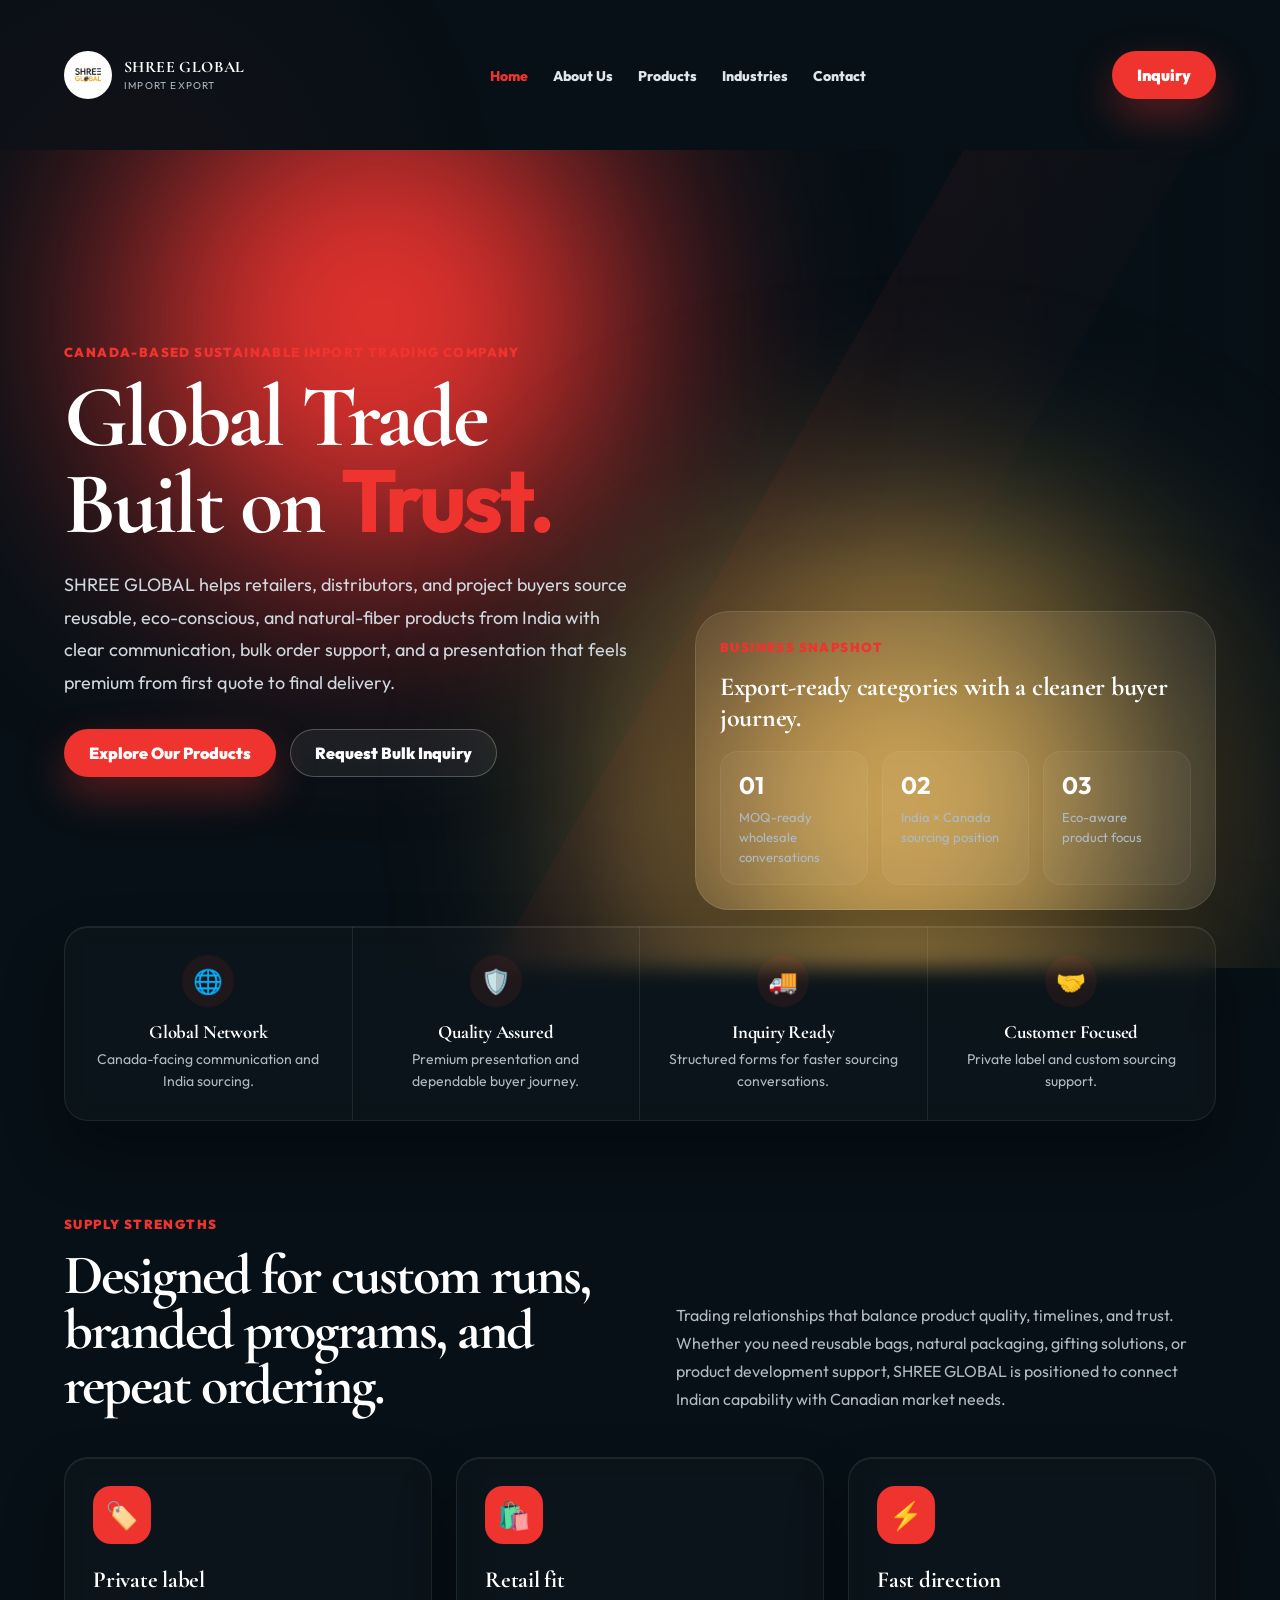
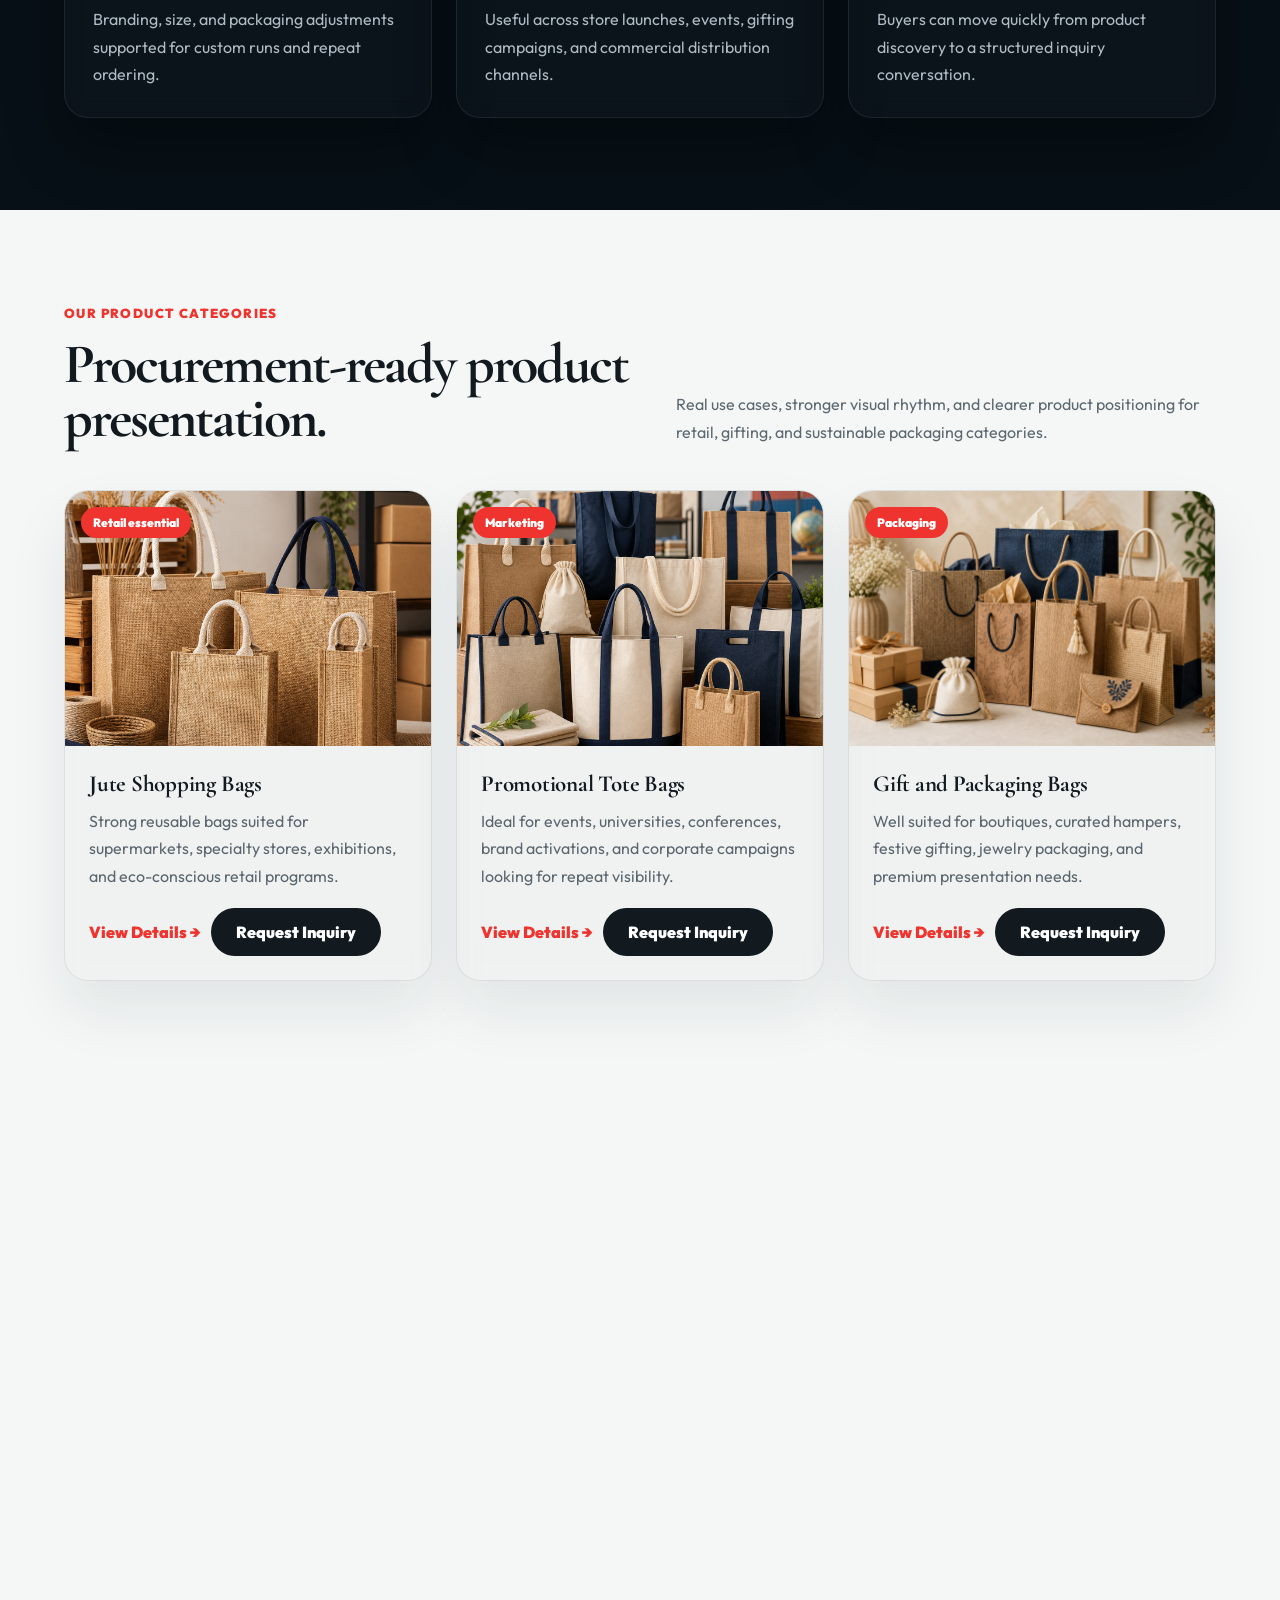
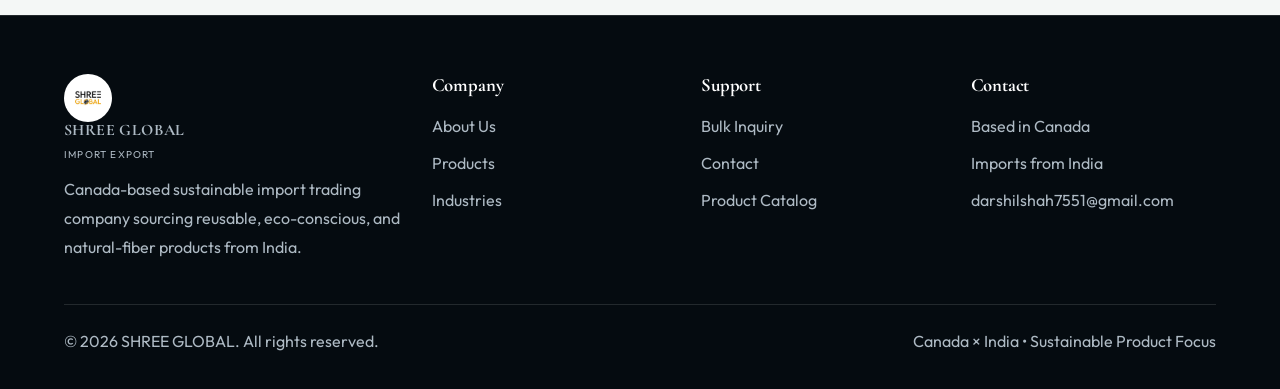
==== index.html @ 4a3110c1 "Initial commit of Shree Global B2B custom trading site" ====
<!DOCTYPE html>
<html lang="en">
<head>
  <meta charset="UTF-8">
  <meta name="viewport" content="width=device-width, initial-scale=1.0">
  <title>SHREE GLOBAL | Modern Premium Import Export</title>
  <meta name="description" content="SHREE GLOBAL imports sustainable products from India to Canada for retailers, distributors, and bulk buyers.">
  <link rel="stylesheet" href="assets/css/style.css">
</head>
<body>
  <!-- Page Preloader Overlay (Visual Style Evaluator Option 1) -->
  <div class="preloader" id="preloader">
    <img class="preloader-logo" src="assets/images/logo.png" alt="SHREE GLOBAL Loading Logo">
    <div class="preloader-bar">
      <div class="preloader-progress"></div>
    </div>
  </div>

<header class="navbar">
  <div class="container nav-inner">
    <a href="index.html" class="brand">
      <img class="brand-logo" src="assets/images/logo.png" alt="SHREE GLOBAL logo">
      <span class="brand-text">
        <strong>SHREE GLOBAL</strong>
        <span>Import Export</span>
      </span>
    </a>

    <button class="menu-toggle" aria-label="Toggle navigation">☰</button>

    <ul class="nav-menu">
      <li><a href="index.html">Home</a></li>
      <li><a href="about.html">About Us</a></li>
      <li><a href="products.html">Products</a></li>
      <li><a href="collections.html">Industries</a></li>
      <li><a href="contact.html">Contact</a></li>
    </ul>

    <a href="inquiry.html" class="btn btn-primary nav-cta magnetic">Inquiry</a>
  </div>
</header>


<main>
  <section class="hero">
    <!-- Animated B2B Video Background -->
    <div class="hero-video-wrapper">
      <video class="hero-video" autoplay loop muted playsinline>
        <source src="assets/images/jute.mp4" type="video/mp4">
      </video>
      <div class="hero-video-overlay"></div>
    </div>

    <div class="hero-glow-1"></div>
    <div class="hero-glow-2"></div>
    <div class="container hero-grid">
      <div class="hero-content reveal">
        <div class="eyebrow">Canada-based sustainable import trading company</div>
        <h1>Global Trade Built on <span>Trust.</span></h1>
        <p>SHREE GLOBAL helps retailers, distributors, and project buyers source reusable, eco-conscious, and natural-fiber products from India with clear communication, bulk order support, and a presentation that feels premium from first quote to final delivery.</p>
        <div class="hero-actions">
          <a href="products.html" class="btn btn-primary magnetic">Explore Our Products</a>
          <a href="inquiry.html" class="btn btn-outline magnetic">Request Bulk Inquiry</a>
        </div>
      </div>

      <div class="hero-panel reveal">
        <div class="eyebrow">Business Snapshot</div>
        <h3 style="font-size:26px;margin-bottom:18px;">Export-ready categories with a cleaner buyer journey.</h3>
        <div class="snapshot-grid">
          <div class="snapshot"><strong>01</strong><span>MOQ-ready wholesale conversations</span></div>
          <div class="snapshot"><strong>02</strong><span>India × Canada sourcing position</span></div>
          <div class="snapshot"><strong>03</strong><span>Eco-aware product focus</span></div>
        </div>
      </div>
    </div>
  </section>

  <section class="trust-strip">
    <div class="container">
      <div class="trust-card reveal">
        <div class="trust-item"><div class="trust-icon">🌐</div><h3>Global Network</h3><p>Canada-facing communication and India sourcing.</p></div>
        <div class="trust-item"><div class="trust-icon">🛡️</div><h3>Quality Assured</h3><p>Premium presentation and dependable buyer journey.</p></div>
        <div class="trust-item"><div class="trust-icon">🚚</div><h3>Inquiry Ready</h3><p>Structured forms for faster sourcing conversations.</p></div>
        <div class="trust-item"><div class="trust-icon">🤝</div><h3>Customer Focused</h3><p>Private label and custom sourcing support.</p></div>
      </div>
    </div>
  </section>

  <section class="section">
    <div class="container">
      <div class="section-title reveal">
        <div>
          <div class="eyebrow">Supply Strengths</div>
          <h2>Designed for custom runs, branded programs, and repeat ordering.</h2>
        </div>
        <p>Trading relationships that balance product quality, timelines, and trust. Whether you need reusable bags, natural packaging, gifting solutions, or product development support, SHREE GLOBAL is positioned to connect Indian capability with Canadian market needs.</p>
      </div>

      <div class="grid-3">
        <article class="card reveal"><div class="icon">🏷️</div><h3>Private label</h3><p>Branding, size, and packaging adjustments supported for custom runs and repeat ordering.</p></article>
        <article class="card reveal"><div class="icon">🛍️</div><h3>Retail fit</h3><p>Useful across store launches, events, gifting campaigns, and commercial distribution channels.</p></article>
        <article class="card reveal"><div class="icon">⚡</div><h3>Fast direction</h3><p>Buyers can move quickly from product discovery to a structured inquiry conversation.</p></article>
      </div>
    </div>
  </section>

  <section class="section section-light">
    <div class="container">
      <div class="section-title reveal">
        <div>
          <div class="eyebrow">Our Product Categories</div>
          <h2>Procurement-ready product presentation.</h2>
        </div>
        <p>Real use cases, stronger visual rhythm, and clearer product positioning for retail, gifting, and sustainable packaging categories.</p>
      </div>

      <div class="product-grid">
        
<article class="product-card reveal">
  <div class="product-image">
    <img src="assets/images/category-jute-bags.png" alt="Jute Shopping Bags">
    <span class="product-badge">Retail essential</span>
  </div>
  <div class="product-body">
    <h3>Jute Shopping Bags</h3>
    <p>Strong reusable bags suited for supermarkets, specialty stores, exhibitions, and eco-conscious retail programs.</p>
    <div class="product-actions">
      <button class="link-btn" type="button" data-product="jute-shopping-bags">View Details →</button>
      <a class="btn btn-dark" href="inquiry.html">Request Inquiry</a>
    </div>
  </div>
</article>

<article class="product-card reveal">
  <div class="product-image">
    <img src="assets/images/category-promotional-totes.png" alt="Promotional Tote Bags">
    <span class="product-badge">Marketing</span>
  </div>
  <div class="product-body">
    <h3>Promotional Tote Bags</h3>
    <p>Ideal for events, universities, conferences, brand activations, and corporate campaigns looking for repeat visibility.</p>
    <div class="product-actions">
      <button class="link-btn" type="button" data-product="promotional-tote-bags">View Details →</button>
      <a class="btn btn-dark" href="inquiry.html">Request Inquiry</a>
    </div>
  </div>
</article>

<article class="product-card reveal">
  <div class="product-image">
    <img src="assets/images/category-gift-bags.png" alt="Gift and Packaging Bags">
    <span class="product-badge">Packaging</span>
  </div>
  <div class="product-body">
    <h3>Gift and Packaging Bags</h3>
    <p>Well suited for boutiques, curated hampers, festive gifting, jewelry packaging, and premium presentation needs.</p>
    <div class="product-actions">
      <button class="link-btn" type="button" data-product="gift-packaging-bags">View Details →</button>
      <a class="btn btn-dark" href="inquiry.html">Request Inquiry</a>
    </div>
  </div>
</article>

<article class="product-card reveal">
  <div class="product-image">
    <img src="assets/images/hero-trade-showcase.png" alt="Bottle and Wine Bags">
    <span class="product-badge">Gifting</span>
  </div>
  <div class="product-body">
    <h3>Bottle and Wine Bags</h3>
    <p>Presentation-friendly bags for beverage gifting, winery promotions, festive packs, and specialty stores.</p>
    <div class="product-actions">
      <button class="link-btn" type="button" data-product="bottle-wine-bags">View Details →</button>
      <a class="btn btn-dark" href="inquiry.html">Request Inquiry</a>
    </div>
  </div>
</article>

<article class="product-card reveal">
  <div class="product-image">
    <img src="assets/images/category-gift-bags.png" alt="Drawstring Pouches">
    <span class="product-badge">Utility</span>
  </div>
  <div class="product-body">
    <h3>Drawstring Pouches and Utility Bags</h3>
    <p>Useful for packaging, product kits, accessories, small gifts, and organized brand presentations.</p>
    <div class="product-actions">
      <button class="link-btn" type="button" data-product="drawstring-pouches">View Details →</button>
      <a class="btn btn-dark" href="inquiry.html">Request Inquiry</a>
    </div>
  </div>
</article>

<article class="product-card reveal">
  <div class="product-image">
    <img src="assets/images/category-jute-bags.png" alt="Custom Sourcing Program">
    <span class="product-badge">Custom</span>
  </div>
  <div class="product-body">
    <h3>Custom Sourcing Program</h3>
    <p>For buyers who need a conversation beyond a fixed catalog, including private label development from India.</p>
    <div class="product-actions">
      <button class="link-btn" type="button" data-product="custom-sourcing">View Details →</button>
      <a class="btn btn-dark" href="inquiry.html">Request Inquiry</a>
    </div>
  </div>
</article>

      </div>
    </div>
  </section>
</main>


<footer class="footer">
  <div class="container">
    <div class="footer-grid">
      <div>
        <a href="index.html" class="brand">
          <img class="brand-logo" src="assets/images/logo.png" alt="SHREE GLOBAL logo">
          <span class="brand-text">
            <strong>SHREE GLOBAL</strong>
            <span>Import Export</span>
          </span>
        </a>
        <p>Canada-based sustainable import trading company sourcing reusable, eco-conscious, and natural-fiber products from India.</p>
      </div>

      <div>
        <h3>Company</h3>
        <a href="about.html">About Us</a>
        <a href="products.html">Products</a>
        <a href="collections.html">Industries</a>
      </div>

      <div>
        <h3>Support</h3>
        <a href="inquiry.html">Bulk Inquiry</a>
        <a href="contact.html">Contact</a>
        <a href="products.html">Product Catalog</a>
      </div>

      <div>
        <h3>Contact</h3>
        <p>Based in Canada</p>
        <p>Imports from India</p>
        <p>darshilshah7551@gmail.com</p>
      </div>
    </div>

    <div class="footer-bottom">
      <p>© 2026 SHREE GLOBAL. All rights reserved.</p>
      <p>Canada × India • Sustainable Product Focus</p>
    </div>
  </div>
</footer>

<div class="modal-overlay" id="productModal" aria-hidden="true">
  <div class="product-modal" role="dialog" aria-modal="true" aria-labelledby="modalTitle">
    <button class="modal-close" type="button" data-close-modal aria-label="Close product dialog">×</button>

    <div class="modal-layout">
      <div class="modal-gallery">
        <div class="thumb-list" id="modalThumbs"></div>
        <div class="main-product-image">
          <img id="modalMainImage" src="" alt="">
        </div>
      </div>

      <div class="modal-content">
        <div class="eyebrow" id="modalCategory">Product category</div>
        <h2 id="modalTitle">Product Name</h2>
        <div class="rating">★★★★★ <span style="color:#5c666e;">Bulk buyer ready</span></div>
        <p class="modal-description" id="modalDescription"></p>

        <div class="modal-info-grid">
          <div class="info-block">
            <h3>Specifications</h3>
            <ul class="spec-list" id="modalSpecs"></ul>
          </div>

          <div class="info-block">
            <h3>Sizes Available</h3>
            <ul class="size-list" id="modalSizes"></ul>
          </div>
        </div>

        <div class="moq-box">
          <div class="moq-icon">📦</div>
          <div>
            <span>Minimum Order Quantity</span>
            <strong id="modalMoq">1000 Pcs</strong>
          </div>
        </div>

        <div class="modal-actions">
          <a href="inquiry.html" class="btn btn-primary" id="modalInquiry">Inquire Now</a>
          <a href="products.html" class="btn btn-dark">Download Catalog</a>
        </div>
      </div>
    </div>
  </div>
</div>

<script src="assets/js/main.js"></script>
</body>
</html>
---- assets/css/style.css ----
@import url('https://fonts.googleapis.com/css2?family=Cormorant+Garamond:ital,wght@0,300;0,400;0,600;0,700;1,400&family=Outfit:wght@300;400;500;700;800&display=swap');

/* =====================================================
   SHREE GLOBAL - PREVIEW 1 MODERN PREMIUM
   Well structured static HTML/CSS/JS project
   Pages remain in root to avoid /pages route issues
===================================================== */

:root {
  --bg: #071016;
  --bg-2: #0c1820;
  --panel: #111e27;
  --panel-soft: rgba(255, 255, 255, 0.075);
  --white: #ffffff;
  --muted: #aebac4;
  --muted-2: #74818d;
  --red: #ef342f;
  --red-dark: #b91f1b;
  --gold: #d6a850;
  --cream: #f8f4ec;
  --line: rgba(255,255,255,.12);
  --shadow: 0 28px 80px rgba(0,0,0,.42);
  --radius-xl: 34px;
  --radius-lg: 24px;
  --radius-md: 16px;
  --container: 1180px;
}

* {
  margin: 0;
  padding: 0;
  box-sizing: border-box;
  font-family: 'Outfit', sans-serif;
}

h1, h2, h3, h4, h5, h6, .brand-text strong {
  font-family: 'Cormorant Garamond', serif;
  letter-spacing: -0.01em;
}

html {
  scroll-behavior: smooth;
}

body {
  background: var(--bg);
  color: var(--white);
  overflow-x: hidden;
}

main {
  padding-top: 150px;
}

body.modal-open {
  overflow: hidden;
}

a {
  color: inherit;
  text-decoration: none;
}

button,
input,
select,
textarea {
  font: inherit;
}

img {
  display: block;
  max-width: 100%;
}

.container {
  width: min(var(--container), 90%);
  margin: auto;
}

.section {
  padding: 92px 0;
}

.section-light {
  background: #f4f7f6;
  color: #121a20;
}

.eyebrow {
  display: inline-flex;
  align-items: center;
  gap: 10px;
  color: var(--red);
  font-size: 13px;
  font-weight: 900;
  text-transform: uppercase;
  letter-spacing: 1.4px;
  margin-bottom: 16px;
}

.section-title {
  display: flex;
  justify-content: space-between;
  align-items: flex-end;
  gap: 35px;
  margin-bottom: 44px;
}

.section-title h2 {
  max-width: 650px;
  font-size: clamp(34px, 5vw, 56px);
  line-height: .98;
  letter-spacing: -2px;
}

.section-title p {
  max-width: 540px;
  color: var(--muted);
  line-height: 1.75;
}

.section-light .section-title p {
  color: #5d6870;
}

.btn {
  min-height: 48px;
  border-radius: 999px;
  padding: 13px 24px;
  border: 1px solid transparent;
  display: inline-flex;
  align-items: center;
  justify-content: center;
  gap: 10px;
  font-weight: 900;
  cursor: pointer;
  transition: .25s ease;
}

.btn-primary {
  background: var(--red);
  color: white;
  box-shadow: 0 18px 42px rgba(239,52,47,.34);
}

.btn-primary:hover {
  background: var(--red-dark);
  transform: translateY(-2px);
}

.btn-outline {
  border-color: rgba(255,255,255,.24);
  background: rgba(255,255,255,.06);
  color: white;
}

.btn-outline:hover {
  background: rgba(255,255,255,.12);
  transform: translateY(-2px);
}

.btn-dark {
  background: #121a20;
  color: white;
}

.navbar {
  position: fixed;
  top: 0;
  left: 50%;
  transform: translateX(-50%);
  width: 100%;
  z-index: 1000;
  background: transparent;
  border-bottom: 1px solid transparent;
  padding: 34px 0;
  border-radius: 0;
  transition: top 0.4s cubic-bezier(0.16, 1, 0.3, 1),
              width 0.4s cubic-bezier(0.16, 1, 0.3, 1),
              padding 0.4s cubic-bezier(0.16, 1, 0.3, 1),
              background-color 0.4s cubic-bezier(0.16, 1, 0.3, 1),
              border-radius 0.4s cubic-bezier(0.16, 1, 0.3, 1),
              box-shadow 0.4s cubic-bezier(0.16, 1, 0.3, 1),
              border-color 0.4s cubic-bezier(0.16, 1, 0.3, 1),
              backdrop-filter 0.4s cubic-bezier(0.16, 1, 0.3, 1);
}

.nav-inner {
  min-height: 82px;
  display: flex;
  justify-content: space-between;
  align-items: center;
  gap: 24px;
}

.brand {
  display: flex;
  align-items: center;
  gap: 12px;
}

.brand-logo {
  width: 48px;
  height: 48px;
  border-radius: 50%;
  object-fit: cover;
  background: white;
  border: 1px solid rgba(255,255,255,.2);
}

.brand-text {
  line-height: 1;
}

.brand-text strong {
  display: block;
  font-size: 16px;
  letter-spacing: .4px;
}

.brand-text span {
  color: var(--muted);
  font-size: 10px;
  text-transform: uppercase;
  letter-spacing: 1.2px;
}

.nav-menu {
  list-style: none;
  display: flex;
  align-items: center;
  gap: 25px;
}

.nav-menu a {
  color: #dfe6eb;
  font-size: 14px;
  font-weight: 800;
  transition: .2s ease;
}

.nav-menu a.active,
.nav-menu a:hover {
  color: var(--red);
}

.menu-toggle {
  display: none;
  width: 44px;
  height: 44px;
  border: 0;
  border-radius: 50%;
  color: white;
  background: var(--red);
  font-size: 22px;
}

.hero {
  min-height: calc(100vh - 82px);
  background: #071016;
  position: relative;
  overflow: hidden;
}

.hero::after {
  content: "";
  position: absolute;
  inset: 0;
  background: linear-gradient(120deg, transparent 55%, rgba(239,52,47,.05) 55%, rgba(239,52,47,.02) 68%, transparent 68%);
  pointer-events: none;
}

.hero-grid {
  min-height: calc(100vh - 82px);
  display: grid;
  grid-template-columns: 1.05fr .95fr;
  align-items: center;
  gap: 55px;
  position: relative;
  z-index: 1;
  padding: 58px 0;
}

.hero-content h1 {
  font-size: clamp(46px, 7vw, 88px);
  line-height: .94;
  letter-spacing: -3px;
  margin-bottom: 24px;
}

.hero-content h1 span {
  color: var(--red);
}

.hero-content p {
  max-width: 630px;
  color: #d0d7dd;
  font-size: 18px;
  line-height: 1.8;
  margin-bottom: 30px;
}

.hero-actions {
  display: flex;
  flex-wrap: wrap;
  gap: 14px;
}

.hero-panel {
  align-self: end;
  background: rgba(255,255,255,.08);
  border: 1px solid var(--line);
  border-radius: var(--radius-xl);
  padding: 24px;
  backdrop-filter: blur(22px);
  box-shadow: var(--shadow);
}

.snapshot-grid {
  display: grid;
  grid-template-columns: repeat(3, 1fr);
  gap: 14px;
}

.snapshot {
  background: rgba(255,255,255,.08);
  border: 1px solid var(--line);
  border-radius: 18px;
  padding: 18px;
}

.snapshot strong {
  display: block;
  font-size: 24px;
  margin-bottom: 6px;
}

.snapshot span {
  color: var(--muted);
  font-size: 13px;
}

.trust-strip {
  margin-top: -42px;
  position: relative;
  z-index: 3;
}

.trust-card {
  background: rgba(255,255,255,.94);
  color: #121a20;
  border-radius: 24px;
  box-shadow: var(--shadow);
  display: grid;
  grid-template-columns: repeat(4, 1fr);
  overflow: hidden;
}

.trust-item {
  padding: 28px 22px;
  border-right: 1px solid rgba(18,26,32,.12);
  text-align: center;
}

.trust-item:last-child {
  border-right: 0;
}

.trust-icon {
  width: 52px;
  height: 52px;
  margin: 0 auto 14px;
  border-radius: 50%;
  display: grid;
  place-items: center;
  color: var(--red);
  background: rgba(239,52,47,.08);
  font-size: 24px;
}

.trust-item h3 {
  margin-bottom: 6px;
}

.trust-item p {
  color: #5c666e;
  font-size: 14px;
  line-height: 1.55;
}

.grid-3,
.grid-4,
.product-grid,
.partner-grid,
.footer-grid,
.contact-grid,
.process-grid {
  display: grid;
  gap: 24px;
}

.grid-3,
.product-grid {
  grid-template-columns: repeat(3, 1fr);
}

.grid-4,
.process-grid {
  grid-template-columns: repeat(4, 1fr);
}

.card {
  background: var(--panel-soft);
  border: 1px solid var(--line);
  border-radius: var(--radius-lg);
  padding: 28px;
  transition: .25s ease;
}

.card:hover {
  transform: translateY(-7px);
  border-color: rgba(239,52,47,.5);
}

.card-light {
  background: #fff;
  border: 1px solid rgba(18,26,32,.1);
  box-shadow: 0 18px 44px rgba(18,26,32,.08);
}

.card h3 {
  font-size: 23px;
  margin-bottom: 12px;
}

.card p,
.card li {
  color: var(--muted);
  line-height: 1.72;
}

.card-light p,
.card-light li {
  color: #5c666e;
}

.icon {
  width: 58px;
  height: 58px;
  border-radius: 18px;
  display: grid;
  place-items: center;
  color: white;
  background: var(--red);
  font-size: 27px;
  margin-bottom: 22px;
}

.product-card {
  background: #fff;
  color: #121a20;
  border-radius: var(--radius-lg);
  overflow: hidden;
  box-shadow: 0 18px 44px rgba(18,26,32,.08);
  border: 1px solid rgba(18,26,32,.1);
  transition: .25s ease;
}

.product-card:hover {
  transform: translateY(-8px);
  box-shadow: 0 28px 70px rgba(18,26,32,.16);
}

.product-image {
  height: 255px;
  position: relative;
  overflow: hidden;
  background: #e9ecef;
}

.product-image img {
  width: 100%;
  height: 100%;
  object-fit: cover;
  transition: .35s ease;
}

.product-card:hover .product-image img {
  transform: scale(1.06);
}

.product-badge {
  position: absolute;
  left: 16px;
  top: 16px;
  background: var(--red);
  color: white;
  border-radius: 999px;
  font-size: 12px;
  font-weight: 900;
  padding: 8px 12px;
}

.product-body {
  padding: 24px;
}

.product-body h3 {
  font-size: 23px;
  margin-bottom: 10px;
}

.product-body p {
  color: #5c666e;
  line-height: 1.7;
  margin-bottom: 18px;
}

.product-actions {
  display: flex;
  flex-wrap: wrap;
  gap: 10px;
}

.link-btn {
  color: var(--red);
  background: none;
  border: 0;
  font-weight: 900;
  cursor: pointer;
}

.page-hero {
  padding: 92px 0;
  background:
    radial-gradient(circle at 20% 20%, rgba(239,52,47,.24), transparent 30%),
    linear-gradient(120deg, rgba(7,16,22,.98), rgba(12,24,32,.92)),
    url("https://images.unsplash.com/photo-1500530855697-b586d89ba3ee?auto=format&fit=crop&w=1600&q=80");
  background-size: cover;
  background-position: center;
}

.page-hero h1 {
  max-width: 960px;
  font-size: clamp(42px, 6vw, 74px);
  line-height: .98;
  letter-spacing: -2.2px;
  margin-bottom: 22px;
}

.page-hero p {
  max-width: 760px;
  color: #ced6dc;
  font-size: 18px;
  line-height: 1.8;
}

.split {
  display: grid;
  grid-template-columns: .9fr 1.1fr;
  gap: 42px;
  align-items: center;
}

.dark-box {
  background:
    radial-gradient(circle at 80% 20%, rgba(239,52,47,.22), transparent 30%),
    var(--panel);
  border: 1px solid var(--line);
  border-radius: var(--radius-xl);
  padding: 42px;
}

.dark-box h2 {
  font-size: clamp(34px, 4.5vw, 54px);
  line-height: 1;
  margin-bottom: 18px;
}

.dark-box p {
  color: var(--muted);
  line-height: 1.75;
}

.step span {
  color: var(--red);
  font-size: 30px;
  font-weight: 950;
  display: inline-flex;
  margin-bottom: 16px;
}

.partner-grid {
  grid-template-columns: repeat(6, 1fr);
}

.partner-card {
  min-height: 118px;
  display: grid;
  place-items: center;
  background: #fff;
  border-radius: 20px;
  padding: 18px;
  border: 1px solid rgba(18,26,32,.1);
}

.partner-card img {
  max-height: 72px;
  object-fit: contain;
}

.contact-grid {
  grid-template-columns: .85fr 1.15fr;
}

.contact-info {
  background:
    radial-gradient(circle at 90% 10%, rgba(239,52,47,.25), transparent 35%),
    var(--panel);
  border: 1px solid var(--line);
  border-radius: var(--radius-xl);
  padding: 38px;
}

.contact-info h2 {
  font-size: clamp(32px, 4vw, 48px);
  line-height: 1.05;
  margin-bottom: 18px;
}

.contact-info p {
  color: var(--muted);
  line-height: 1.75;
}

.form {
  background: #fff;
  color: #121a20;
  border-radius: var(--radius-xl);
  padding: 38px;
  display: grid;
  gap: 18px;
  box-shadow: 0 18px 44px rgba(18,26,32,.08);
}

.form-grid {
  display: grid;
  grid-template-columns: repeat(2, 1fr);
  gap: 18px;
}

.field {
  display: grid;
  gap: 8px;
}

.field.full {
  grid-column: 1/-1;
}

.field label {
  font-size: 13px;
  text-transform: uppercase;
  letter-spacing: .8px;
  color: #303941;
  font-weight: 900;
}

.field input,
.field select,
.field textarea {
  width: 100%;
  border: 1px solid rgba(18,26,32,.16);
  border-radius: 14px;
  padding: 14px 15px;
  outline: 0;
  color: #121a20;
  background: #f7f8f9;
}

.field textarea {
  min-height: 130px;
  resize: vertical;
}

.footer {
  background: #050b10;
  border-top: 1px solid var(--line);
  padding: 58px 0 26px;
}

.footer-grid {
  grid-template-columns: 1.4fr repeat(3,1fr);
  margin-bottom: 34px;
}

.footer h3 {
  margin-bottom: 16px;
}

.footer p,
.footer a {
  color: var(--muted);
  display: block;
  line-height: 1.8;
  margin-bottom: 8px;
}

.footer-bottom {
  border-top: 1px solid var(--line);
  padding-top: 22px;
  display: flex;
  justify-content: space-between;
  gap: 20px;
  color: var(--muted-2);
}

/* Product Modal */
.modal-overlay {
  position: fixed;
  inset: 0;
  z-index: 1200;
  display: none;
  align-items: center;
  justify-content: center;
  padding: 28px;
  background: rgba(2,7,11,.78);
  backdrop-filter: blur(12px);
}

.modal-overlay.show {
  display: flex;
}

.product-modal {
  width: min(1600px, 95vw);
  max-height: 95vh;
  overflow: hidden;
  border-radius: 30px;
  background: #fff;
  color: #121a20;
  box-shadow: 0 34px 100px rgba(0,0,0,.55);
  position: relative;
}

.modal-close {
  position: absolute;
  top: 18px;
  right: 18px;
  z-index: 4;
  width: 44px;
  height: 44px;
  border: 0;
  border-radius: 50%;
  background: #eef1f3;
  color: #121a20;
  font-size: 24px;
  cursor: pointer;
}

.modal-layout {
  display: grid;
  grid-template-columns: 1.25fr 0.75fr;
  gap: 0;
  max-height: 95vh;
  overflow-y: auto;
}

.modal-gallery {
  display: grid;
  grid-template-columns: 92px 1fr;
  gap: 20px;
  padding: 28px;
  background: #f6f7f8;
}

.thumb-list {
  display: grid;
  gap: 12px;
  align-content: start;
  max-height: 620px;
  overflow-y: auto;
  padding-right: 4px;
}

.thumb {
  width: 78px;
  height: 78px;
  border: 2px solid transparent;
  border-radius: 14px;
  overflow: hidden;
  background: white;
  cursor: pointer;
  padding: 0;
}

.thumb.active {
  border-color: var(--red);
}

.thumb img {
  width: 100%;
  height: 100%;
  object-fit: cover;
}

.main-product-image {
  background: #e9ecef;
  border-radius: 20px;
  overflow: hidden;
  min-height: 760px;
}

.main-product-image img {
  width: 100%;
  height: 100%;
  object-fit: cover;
}

.modal-content {
  padding: 46px 42px 34px;
}

.rating {
  color: #f5a623;
  font-size: 15px;
  margin-bottom: 14px;
}

.modal-content h2 {
  font-size: clamp(30px, 4vw, 46px);
  line-height: 1.05;
  margin-bottom: 10px;
}

.modal-description {
  color: #5c666e;
  line-height: 1.72;
  margin-bottom: 24px;
  padding-bottom: 22px;
  border-bottom: 1px solid rgba(18,26,32,.12);
}

.modal-info-grid {
  display: grid;
  grid-template-columns: 1fr 1fr;
  gap: 26px;
  margin-bottom: 22px;
}

.info-block h3 {
  font-size: 14px;
  text-transform: uppercase;
  letter-spacing: .8px;
  margin-bottom: 14px;
}

.spec-list,
.size-list {
  list-style: none;
  display: grid;
  gap: 9px;
}

.spec-list li,
.size-list li {
  display: grid;
  grid-template-columns: 86px 1fr;
  gap: 8px;
  color: #4e5962;
  font-size: 14px;
}

.spec-list strong,
.size-list strong {
  color: #121a20;
}

.moq-box {
  display: flex;
  align-items: center;
  gap: 16px;
  background: #fff6e8;
  border: 1px solid #ead7b8;
  border-radius: 16px;
  padding: 18px;
  margin-bottom: 22px;
}

.moq-icon {
  width: 48px;
  height: 48px;
  border-radius: 14px;
  display: grid;
  place-items: center;
  background: #fff;
  font-size: 24px;
}

.moq-box span {
  display: block;
  font-size: 12px;
  font-weight: 900;
  text-transform: uppercase;
  letter-spacing: .8px;
  margin-bottom: 4px;
}

.moq-box strong {
  font-size: 20px;
}

.modal-actions {
  display: grid;
  grid-template-columns: 1fr 1fr;
  gap: 14px;
}

.reveal {
  opacity: 0;
  transform: translateY(26px);
  transition: .65s ease;
}

.reveal.active {
  opacity: 1;
  transform: translateY(0);
}

@media (max-width: 980px) {
  .menu-toggle {
    display: grid;
    place-items: center;
  }

  .nav-menu {
    display: none;
    position: absolute;
    top: 82px;
    left: 0;
    right: 0;
    padding: 24px 5%;
    background: rgba(7,16,22,.98);
    border-bottom: 1px solid var(--line);
    flex-direction: column;
    align-items: flex-start;
  }

  .nav-menu.show {
    display: flex;
  }

  .nav-cta {
    display: none;
  }

  .hero-grid,
  .grid-3,
  .grid-4,
  .process-grid,
  .product-grid,
  .split,
  .contact-grid,
  .footer-grid,
  .modal-layout {
    grid-template-columns: 1fr;
  }

  .section-title {
    flex-direction: column;
    align-items: flex-start;
  }

  .trust-card,
  .partner-grid {
    grid-template-columns: repeat(2,1fr);
  }

  .modal-gallery {
    grid-template-columns: 1fr;
  }

  .thumb-list {
    grid-template-columns: repeat(4, 78px);
    grid-auto-flow: column;
    overflow-x: auto;
  }

  .main-product-image {
    min-height: 420px;
  }
}

@media (max-width: 560px) {
  .container {
    width: min(92%, var(--container));
  }

  .hero-content h1,
  .page-hero h1 {
    font-size: 42px;
    letter-spacing: -1.5px;
  }

  .snapshot-grid,
  .trust-card,
  .partner-grid,
  .modal-info-grid,
  .modal-actions,
  .form-grid {
    grid-template-columns: 1fr;
  }

  .modal-overlay {
    padding: 12px;
  }

  .product-modal {
    border-radius: 20px;
  }

  .modal-content,
  .modal-gallery {
    padding: 22px;
  }

  .main-product-image {
    min-height: 320px;
  }

  .footer-bottom {
    flex-direction: column;
  }
}



/* Google Sheets form feedback */
.form-message {
  border-radius: 14px;
  padding: 14px 16px;
  line-height: 1.5;
  font-weight: 800;
}

.form-message.loading {
  background: #eef4ff;
  color: #244a8f;
  border: 1px solid #c9dcff;
}

.form-message.success {
  background: #eaf8ef;
  color: #1d6b38;
  border: 1px solid #bfe8cd;
}

.form-message.error {
  background: #fff0f0;
  color: #a32121;
  border: 1px solid #ffc7c7;
}

button:disabled {
  opacity: 0.7;
  cursor: not-allowed;
}

/* =====================================================
   SHREE GLOBAL - PREMIUM GLASSMORPHISM & UI UPGRADES
   ===================================================== */

/* Floating animation details */
@keyframes floatAnimation {
  0%, 100% { transform: translateY(0) rotate(0deg); }
  50% { transform: translateY(-12px) rotate(2deg); }
}

@keyframes spinSlow {
  from { transform: rotate(0deg); }
  to { transform: rotate(360deg); }
}

@keyframes pulseGlow {
  0%, 100% { opacity: 0.2; transform: scale(1); }
  50% { opacity: 0.35; transform: scale(1.15); }
}

@keyframes modalFadeIn {
  from { opacity: 0; backdrop-filter: blur(0px); }
  to { opacity: 1; backdrop-filter: blur(25px); }
}

@keyframes modalScaleIn {
  from { opacity: 0; transform: scale(0.92); }
  to { opacity: 1; transform: scale(1); }
}

/* Upgraded Hero with glowing spots */
.hero {
  position: relative;
  overflow: hidden;
}

.hero-glow-1, .hero-glow-2 {
  position: absolute;
  width: 500px;
  height: 500px;
  border-radius: 50%;
  filter: blur(120px);
  pointer-events: none;
  z-index: 0;
  animation: pulseGlow 8s infinite ease-in-out;
}

.hero-glow-1 {
  background: var(--red);
  top: -10%;
  left: 10%;
  animation-delay: 0s;
}

.hero-glow-2 {
  background: var(--gold);
  bottom: -10%;
  right: 10%;
  animation-delay: 4s;
}

.hero-grid {
  position: relative;
  z-index: 2;
}

/* Glassmorphic Cards & Panels */
.hero-panel {
  background: rgba(255, 255, 255, 0.05) !important;
  border: 1px solid rgba(255, 255, 255, 0.1) !important;
  backdrop-filter: blur(24px) !important;
  box-shadow: 0 40px 100px rgba(0, 0, 0, 0.5) !important;
  animation: floatAnimation 6s infinite ease-in-out;
}

.snapshot {
  background: rgba(255, 255, 255, 0.04) !important;
  border: 1px solid rgba(255, 255, 255, 0.06) !important;
  transition: all 0.3s ease;
}

.snapshot:hover {
  background: rgba(255, 255, 255, 0.08) !important;
  border-color: rgba(239, 52, 47, 0.3) !important;
  transform: translateY(-2px);
}

/* Search and Filter Container */
.search-filter-container {
  background: rgba(255, 255, 255, 0.03);
  border: 1px solid rgba(255, 255, 255, 0.08);
  border-radius: var(--radius-xl);
  padding: 30px;
  margin-bottom: 48px;
  display: flex;
  flex-direction: column;
  gap: 20px;
  backdrop-filter: blur(10px);
}

.search-box-wrapper {
  position: relative;
  width: 100%;
}

.search-input {
  width: 100%;
  min-height: 52px;
  background: rgba(255, 255, 255, 0.05);
  border: 1px solid rgba(255, 255, 255, 0.12);
  border-radius: 999px;
  padding: 12px 28px 12px 54px;
  color: var(--white);
  transition: all 0.3s ease;
}

.search-input:focus {
  outline: none;
  background: rgba(255, 255, 255, 0.08);
  border-color: var(--red);
  box-shadow: 0 0 20px rgba(239, 52, 47, 0.2);
}

.search-icon {
  position: absolute;
  left: 22px;
  top: 50%;
  transform: translateY(-50%);
  font-size: 18px;
  color: var(--muted);
  pointer-events: none;
}

/* Category Filter Pills */
.filter-pills {
  display: flex;
  flex-wrap: wrap;
  gap: 10px;
  align-items: center;
}

.filter-pills span {
  font-size: 13px;
  font-weight: 800;
  color: var(--muted);
  margin-right: 8px;
  text-transform: uppercase;
  letter-spacing: 0.8px;
}

.pill {
  background: rgba(255, 255, 255, 0.06);
  border: 1px solid rgba(255, 255, 255, 0.08);
  border-radius: 999px;
  padding: 8px 20px;
  color: var(--white);
  font-size: 13px;
  font-weight: 850;
  cursor: pointer;
  transition: all 0.25s ease;
  border-style: solid;
}

.pill:hover {
  background: rgba(255, 255, 255, 0.12);
  border-color: rgba(255, 255, 255, 0.2);
  transform: translateY(-1px);
}

.pill.active {
  background: var(--red);
  border-color: var(--red);
  color: white;
  box-shadow: 0 10px 24px rgba(239, 52, 47, 0.3);
}

/* Dynamic Filter Animations */
.product-card {
  transition: opacity 0.4s ease, transform 0.4s ease, box-shadow 0.3s ease;
  transform-origin: center;
}

.product-card.filtered-out {
  display: none !important;
}

/* Frosted Modal Overlay */
.modal-overlay {
  background: rgba(7, 16, 22, 0.6) !important;
  backdrop-filter: blur(25px);
  animation: modalFadeIn 0.35s forwards;
  transition: backdrop-filter 0.35s ease;
}

/* Custom modal entry */
.product-modal {
  animation: modalScaleIn 0.4s cubic-bezier(0.16, 1, 0.3, 1) forwards;
  border: 1px solid rgba(255, 255, 255, 0.1);
  box-shadow: 0 35px 120px rgba(0, 0, 0, 0.6);
}

/* Micro-badge list inside modal */
.spec-list li, .size-list li {
  display: flex;
  justify-content: space-between;
  align-items: center;
  background: rgba(0, 0, 0, 0.03);
  padding: 8px 14px;
  border-radius: 10px;
  border: 1px solid rgba(0, 0, 0, 0.05);
  font-size: 13px;
}

.spec-list strong, .size-list strong {
  font-weight: 800;
}

.spec-list span, .size-list span {
  background: rgba(18, 26, 32, 0.08);
  padding: 2px 10px;
  border-radius: 6px;
  font-size: 12px;
  color: #121a20;
  font-weight: 700;
}

/* Main Image Transition Effect */
#modalMainImage {
  transition: opacity 0.25s ease, transform 0.25s ease;
}

#modalMainImage.image-transition {
  opacity: 0;
  transform: scale(0.97);
}

/* Responsive adjustments */
@media (max-width: 768px) {
  .search-filter-container {
    padding: 20px;
  }
}

/* Light Section Pill Visual Fixes */
.section-light .pill {
  background: rgba(18, 26, 32, 0.05);
  border-color: rgba(18, 26, 32, 0.12);
  color: #121a20;
}

.section-light .pill:hover {
  background: rgba(18, 26, 32, 0.1);
  border-color: rgba(18, 26, 32, 0.2);
}

.section-light .pill.active {
  background: var(--red);
  border-color: var(--red);
  color: white;
  box-shadow: 0 10px 24px rgba(239, 52, 47, 0.2);
}

.section-light .filter-pills span {
  color: #5c666e;
}

/* =====================================================
   SHREE GLOBAL - PREMIUM UI OPTIONS IMPLEMENTATION
   ===================================================== */

/* 1. Preloader Screen (Home Page index.html) */
.preloader {
  position: fixed;
  inset: 0;
  background: #071016;
  z-index: 9999;
  display: flex;
  flex-direction: column;
  align-items: center;
  justify-content: center;
  transition: opacity 0.6s cubic-bezier(0.16, 1, 0.3, 1), visibility 0.6s;
}

.preloader.fade-out {
  opacity: 0;
  visibility: hidden;
}

.preloader-logo {
  width: 90px;
  height: 90px;
  margin-bottom: 24px;
  animation: logoPulse 2s infinite ease-in-out;
  border-radius: 50%;
  background: #ffffff;
  padding: 10px;
}

.preloader-bar {
  width: 180px;
  height: 3px;
  background: rgba(255,255,255,0.1);
  border-radius: 999px;
  overflow: hidden;
  position: relative;
}

.preloader-progress {
  position: absolute;
  left: 0;
  top: 0;
  height: 100%;
  width: 0;
  background: var(--red);
  border-radius: 999px;
  animation: loadProgress 1.6s cubic-bezier(0.16, 1, 0.3, 1) forwards;
}

@keyframes logoPulse {
  0%, 100% { transform: scale(0.95); filter: drop-shadow(0 0 10px rgba(212, 175, 55, 0.2)); }
  50% { transform: scale(1.05); filter: drop-shadow(0 0 25px rgba(212, 175, 55, 0.6)); }
}

@keyframes loadProgress {
  0% { width: 0; }
  100% { width: 100%; }
}

/* 2. Floating Glass Navbar (Home Page index.html) */
.navbar.floating-active {
  top: 20px;
  width: min(1360px, 94%);
  background: rgba(7, 16, 22, 0.75);
  backdrop-filter: blur(20px) saturate(140%);
  border: 1px solid rgba(255, 255, 255, 0.08);
  border-radius: 999px;
  box-shadow: 0 30px 60px rgba(0,0,0,0.45);
  padding: 14px 30px;
}

.navbar.floating-active .brand-logo {
  height: 38px;
}

.navbar::after {
  content: "";
  position: absolute;
  bottom: 0;
  left: 30px;
  right: 30px;
  height: 2px;
  background: linear-gradient(90deg, var(--red) 0%, var(--gold) 100%);
  border-radius: 999px;
  opacity: 0;
  transition: opacity 0.4s ease;
}

.navbar.floating-active::after {
  opacity: 1;
}

/* 3. Cursor Glow Track Cards (Products Page products.html) */
.glow-card {
  position: relative;
  overflow: hidden;
}

.glow-overlay {
  position: absolute;
  inset: 0;
  pointer-events: none;
  background: radial-gradient(
    300px circle at var(--mouse-x, 0) var(--mouse-y, 0),
    rgba(239, 52, 47, 0.09),
    transparent 80%
  );
  z-index: 2;
  opacity: 0;
  transition: opacity 0.3s ease;
}

.glow-card:hover .glow-overlay {
  opacity: 1;
}

/* 4. Spring Reveal Scroll Easing (Products Page products.html) */
.reveal-spring {
  opacity: 0;
  transform: translateY(40px) scale(0.98);
  transition: opacity 1s cubic-bezier(0.16, 1, 0.3, 1), 
              transform 1s cubic-bezier(0.16, 1, 0.3, 1);
}

.reveal-spring.revealed {
  opacity: 1;
  transform: translateY(0) scale(1);
}

/* 5. Infinite Seamless Logo Marquee (Collections Page collections.html) */
.marquee-container {
  width: 100%;
  overflow: hidden;
  position: relative;
  padding: 20px 0;
}

.marquee-container::before,
.marquee-container::after {
  content: "";
  position: absolute;
  top: 0;
  bottom: 0;
  width: 120px;
  z-index: 2;
  pointer-events: none;
}

.marquee-container::before {
  left: 0;
  background: linear-gradient(to right, #071016, transparent);
}

.marquee-container::after {
  right: 0;
  background: linear-gradient(to left, #071016, transparent);
}

.marquee-track {
  display: flex;
  gap: 30px;
  width: max-content;
  animation: marqueeSlide 25s linear infinite;
}

.marquee-track:hover {
  animation-play-state: paused;
}

.marquee-item {
  width: 180px;
  height: 100px;
  display: flex;
  align-items: center;
  justify-content: center;
  background: #ffffff;
  border-radius: 16px;
  padding: 16px;
  border: 1px solid rgba(255, 255, 255, 0.06);
}

.marquee-item img {
  max-width: 100%;
  max-height: 100%;
  object-fit: contain;
  transition: transform 0.3s ease;
}

.marquee-item:hover img {
  transform: scale(1.05);
}

@keyframes marqueeSlide {
  0% { transform: translateX(0); }
  100% { transform: translateX(-50%); }
}

/* =====================================================
   SHREE GLOBAL - UNIVERSAL GLOWS & CUSTOM SCROLLBAR
   ===================================================== */

/* 1. Custom Webkit Scrollbar */
::-webkit-scrollbar {
  width: 10px;
}

::-webkit-scrollbar-track {
  background: #071016;
  border-left: 1px solid rgba(255, 255, 255, 0.04);
}

::-webkit-scrollbar-thumb {
  background: linear-gradient(180deg, var(--red) 0%, #d4af37 100%);
  border-radius: 99px;
  border: 2px solid #071016;
}

::-webkit-scrollbar-thumb:hover {
  background: linear-gradient(180deg, #ff5555 0%, #ffd700 100%);
}

/* 2. Universal Ambient Background Glows */
body {
  position: relative;
}

body::before {
  content: "";
  position: fixed;
  top: -20%;
  left: -20%;
  width: 60vw;
  height: 60vw;
  background: radial-gradient(circle, rgba(239, 52, 47, 0.05) 0%, rgba(239, 52, 47, 0) 70%);
  z-index: -2;
  pointer-events: none;
  animation: pulseGlow 15s infinite ease-in-out;
}

body::after {
  content: "";
  position: fixed;
  bottom: -20%;
  right: -20%;
  width: 70vw;
  height: 70vw;
  background: radial-gradient(circle, rgba(212, 175, 55, 0.03) 0%, rgba(212, 175, 55, 0) 70%);
  z-index: -2;
  pointer-events: none;
  animation: pulseGlow 18s infinite ease-in-out;
}

/* =====================================================
   SHREE GLOBAL - PREMIUM GLASSMORPHISM & FORM TRACES
   ===================================================== */

/* Premium Glass Card Overrides */
.product-card {
  background: rgba(255, 255, 255, 0.02) !important;
  border: 1px solid rgba(255, 255, 255, 0.08) !important;
  backdrop-filter: blur(10px);
  box-shadow: 0 30px 70px rgba(0, 0, 0, 0.4), inset 0 1px 0 rgba(255, 255, 255, 0.1) !important;
  transition: transform 0.4s cubic-bezier(0.16, 1, 0.3, 1), 
              box-shadow 0.4s cubic-bezier(0.16, 1, 0.3, 1), 
              border-color 0.4s cubic-bezier(0.16, 1, 0.3, 1) !important;
}

.product-card:hover {
  transform: translateY(-8px) scale(1.01) !important;
  border-color: rgba(255, 255, 255, 0.18) !important;
  box-shadow: 0 40px 90px rgba(0, 0, 0, 0.55), inset 0 1px 0 rgba(255, 255, 255, 0.2) !important;
}

/* Light Section Cards adjust */
.section-light .product-card {
  background: rgba(18, 26, 32, 0.02) !important;
  border: 1px solid rgba(18, 26, 32, 0.08) !important;
  box-shadow: 0 30px 60px rgba(18, 26, 32, 0.08), inset 0 1px 0 rgba(255, 255, 255, 0.8) !important;
}

.section-light .product-card:hover {
  border-color: rgba(18, 26, 32, 0.16) !important;
  box-shadow: 0 40px 80px rgba(18, 26, 32, 0.14), inset 0 1px 0 rgba(255, 255, 255, 0.9) !important;
}

/* Glass Trust Cards and Panels */
.trust-card, .card, .form-panel {
  background: rgba(255, 255, 255, 0.02) !important;
  border: 1px solid rgba(255, 255, 255, 0.08) !important;
  backdrop-filter: blur(10px);
  box-shadow: 0 30px 60px rgba(0,0,0,0.3), inset 0 1px 0 rgba(255, 255, 255, 0.08) !important;
}

/* Fix contrast for Glass Trust Card Text & Dividers */
.trust-card {
  color: var(--white) !important;
}

.trust-card h3 {
  color: var(--white) !important;
}

.trust-card p {
  color: var(--muted) !important;
}

.trust-card .trust-item {
  border-right: 1px solid rgba(255, 255, 255, 0.08) !important;
}

.trust-card .trust-item:last-child {
  border-right: 0 !important;
}

/* Light Section Trust Cards adjust */
.section-light .card {
  background: rgba(18, 26, 32, 0.02) !important;
  border: 1px solid rgba(18, 26, 32, 0.08) !important;
  box-shadow: 0 20px 40px rgba(18, 26, 32, 0.05), inset 0 1px 0 rgba(255, 255, 255, 0.8) !important;
}

/* Glowing Form Inputs on Focus */
input, textarea, select {
  transition: border-color 0.3s ease, box-shadow 0.3s ease, background-color 0.3s ease !important;
}

input:focus, textarea:focus, select:focus {
  outline: none !important;
  border-color: var(--red) !important;
  box-shadow: 0 0 15px rgba(239, 52, 47, 0.25), inset 0 1px 2px rgba(0,0,0,0.1) !important;
  background-color: rgba(255, 255, 255, 0.04) !important;
}

.section-light input:focus, .section-light textarea:focus, .section-light select:focus {
  background-color: #ffffff !important;
  box-shadow: 0 0 15px rgba(239, 52, 47, 0.15) !important;
}

/* =====================================================
   SHREE GLOBAL - HERO VIDEO BACKGROUND
   ===================================================== */
.hero-video-wrapper {
  position: absolute;
  inset: 0;
  width: 100%;
  height: 100%;
  z-index: 0;
  overflow: hidden;
}

.hero-video {
  width: 100%;
  height: 100%;
  object-fit: cover;
  object-position: center right;
  filter: brightness(0.48) contrast(1.1);
  will-change: transform;
  transform: translateZ(0);
}

.hero-video-overlay {
  position: absolute;
  inset: 0;
  background: 
    linear-gradient(90deg, #071016 35%, rgba(7, 16, 22, 0.4) 60%, rgba(7, 16, 22, 0.7) 100%),
    linear-gradient(0deg, #071016 0%, transparent 20%);
}
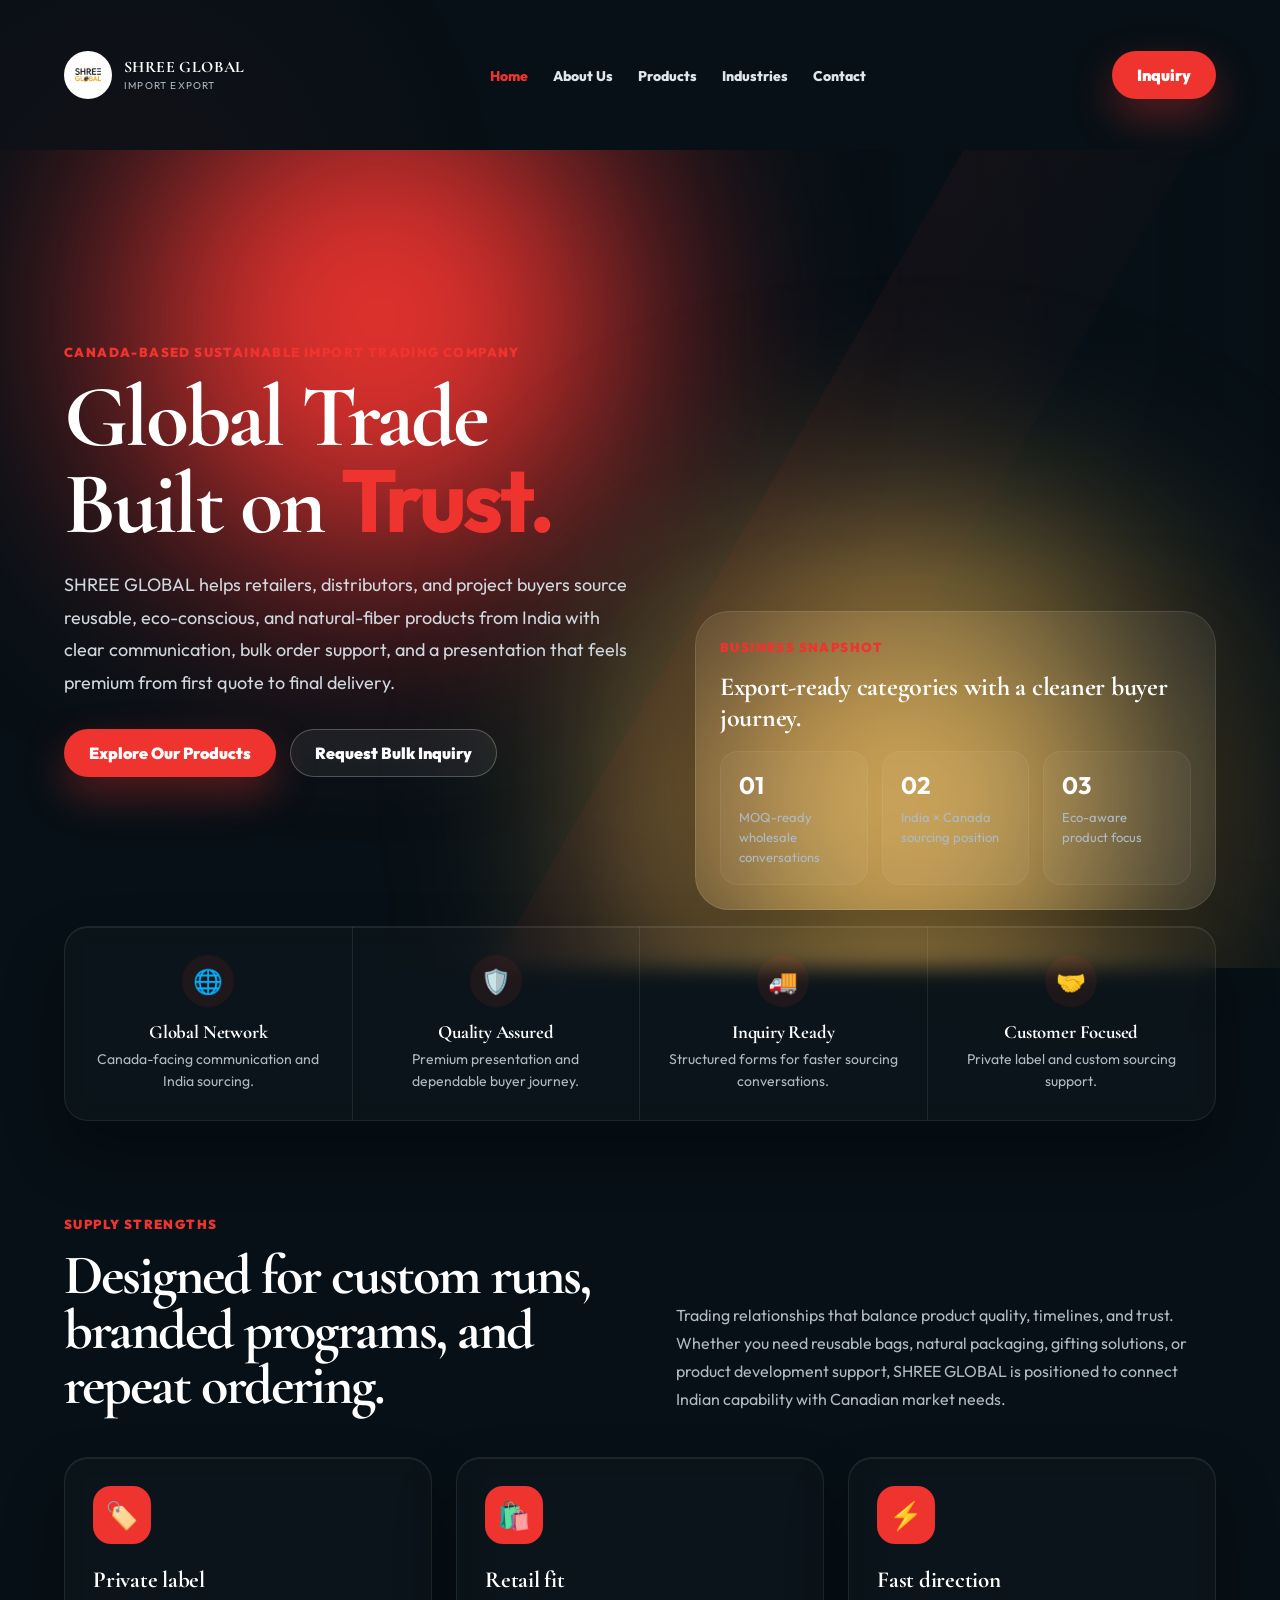
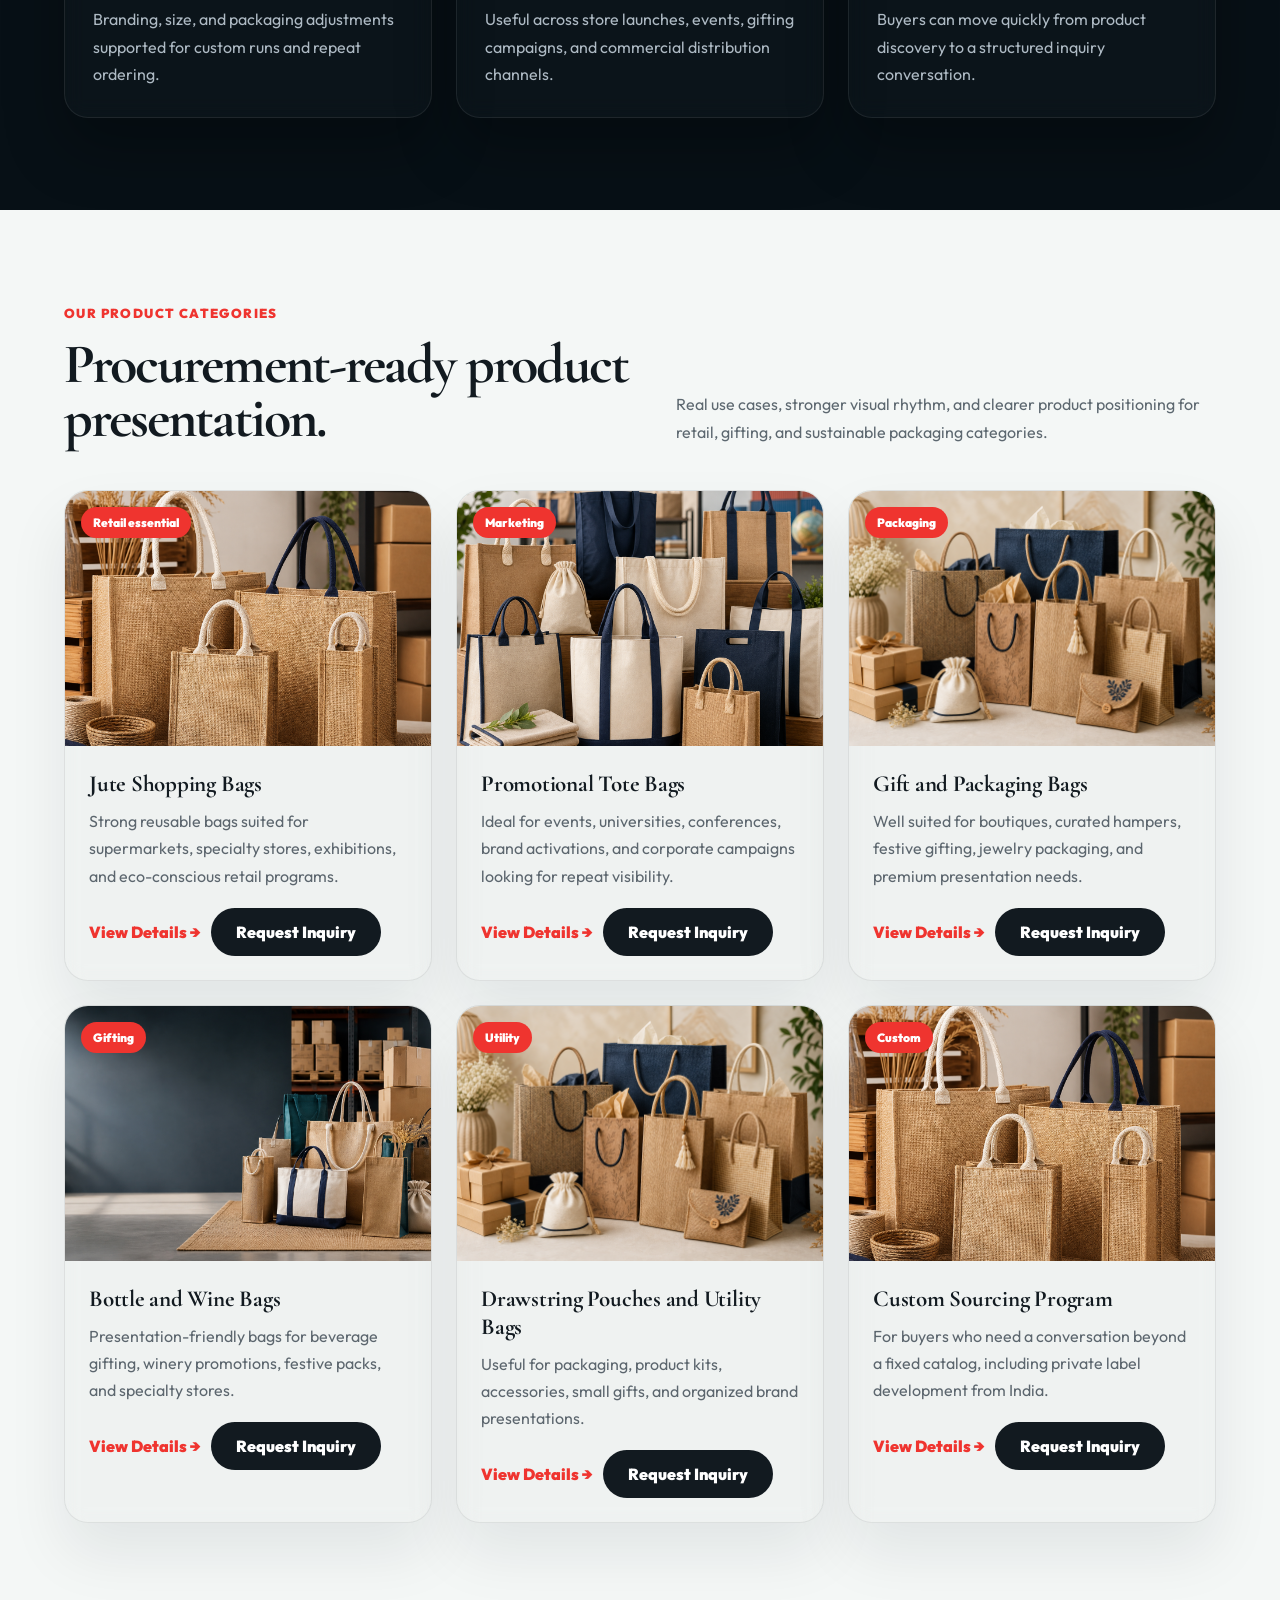
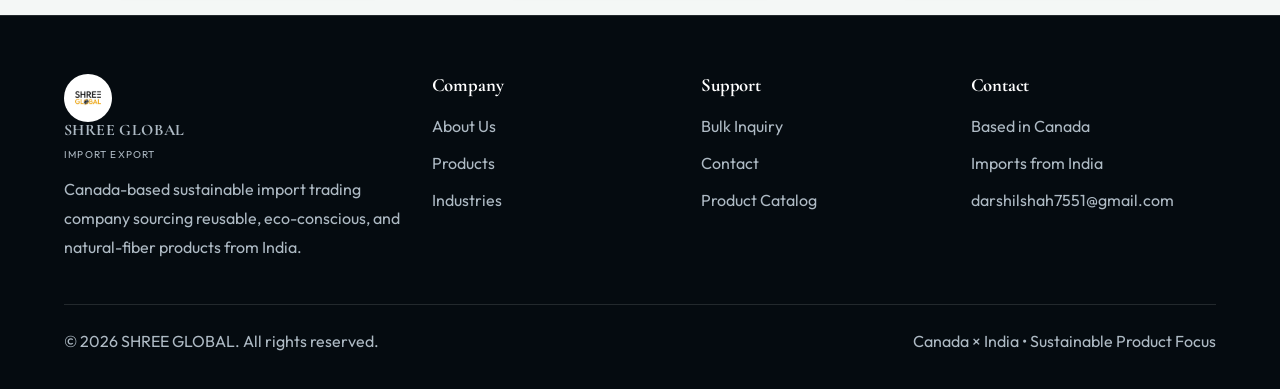
==== commit 4ca6ecad: "added compressed" ====
--- a/index.html
+++ b/index.html
@@ -46,7 +46,7 @@
     <!-- Animated B2B Video Background -->
     <div class="hero-video-wrapper">
       <video class="hero-video" autoplay loop muted playsinline>
-        <source src="assets/images/jute.mp4" type="video/mp4">
+        <source src="assets/videos/jute.mp4" type="video/mp4">
       </video>
       <div class="hero-video-overlay"></div>
     </div>
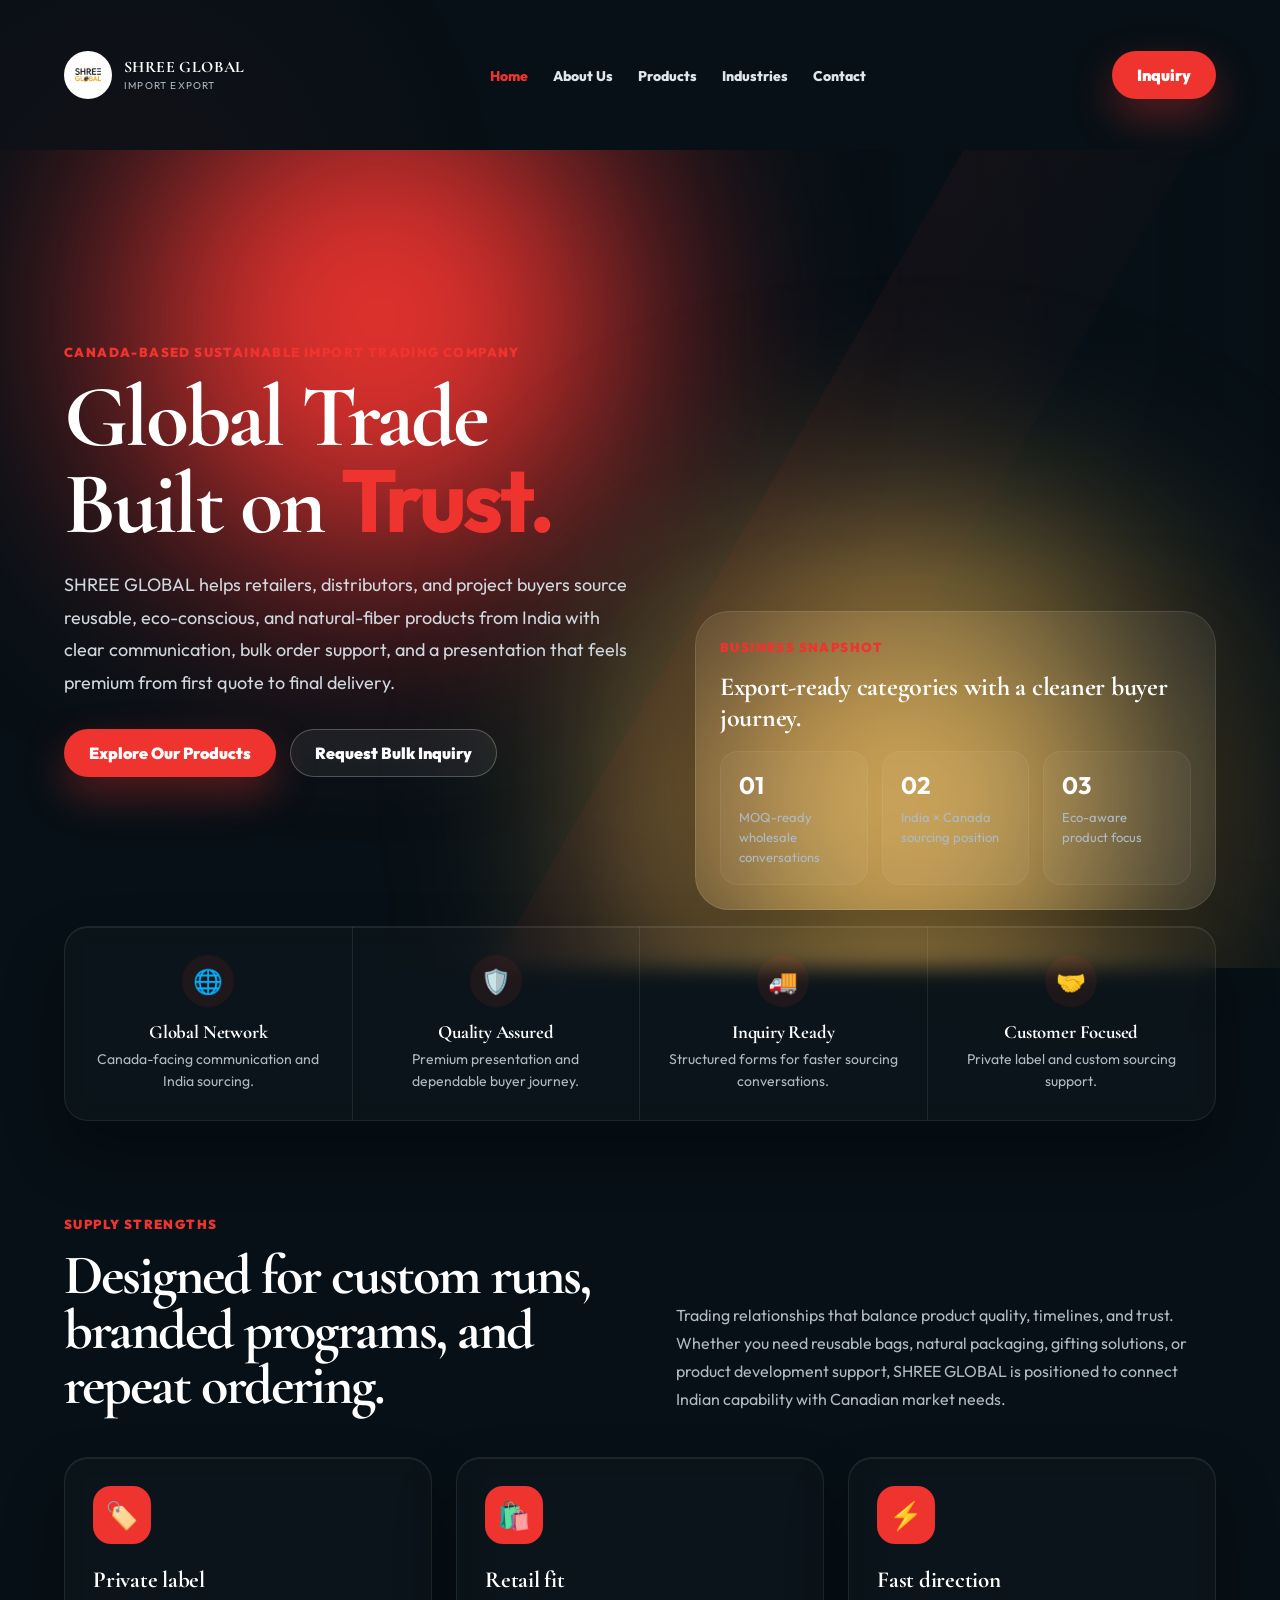
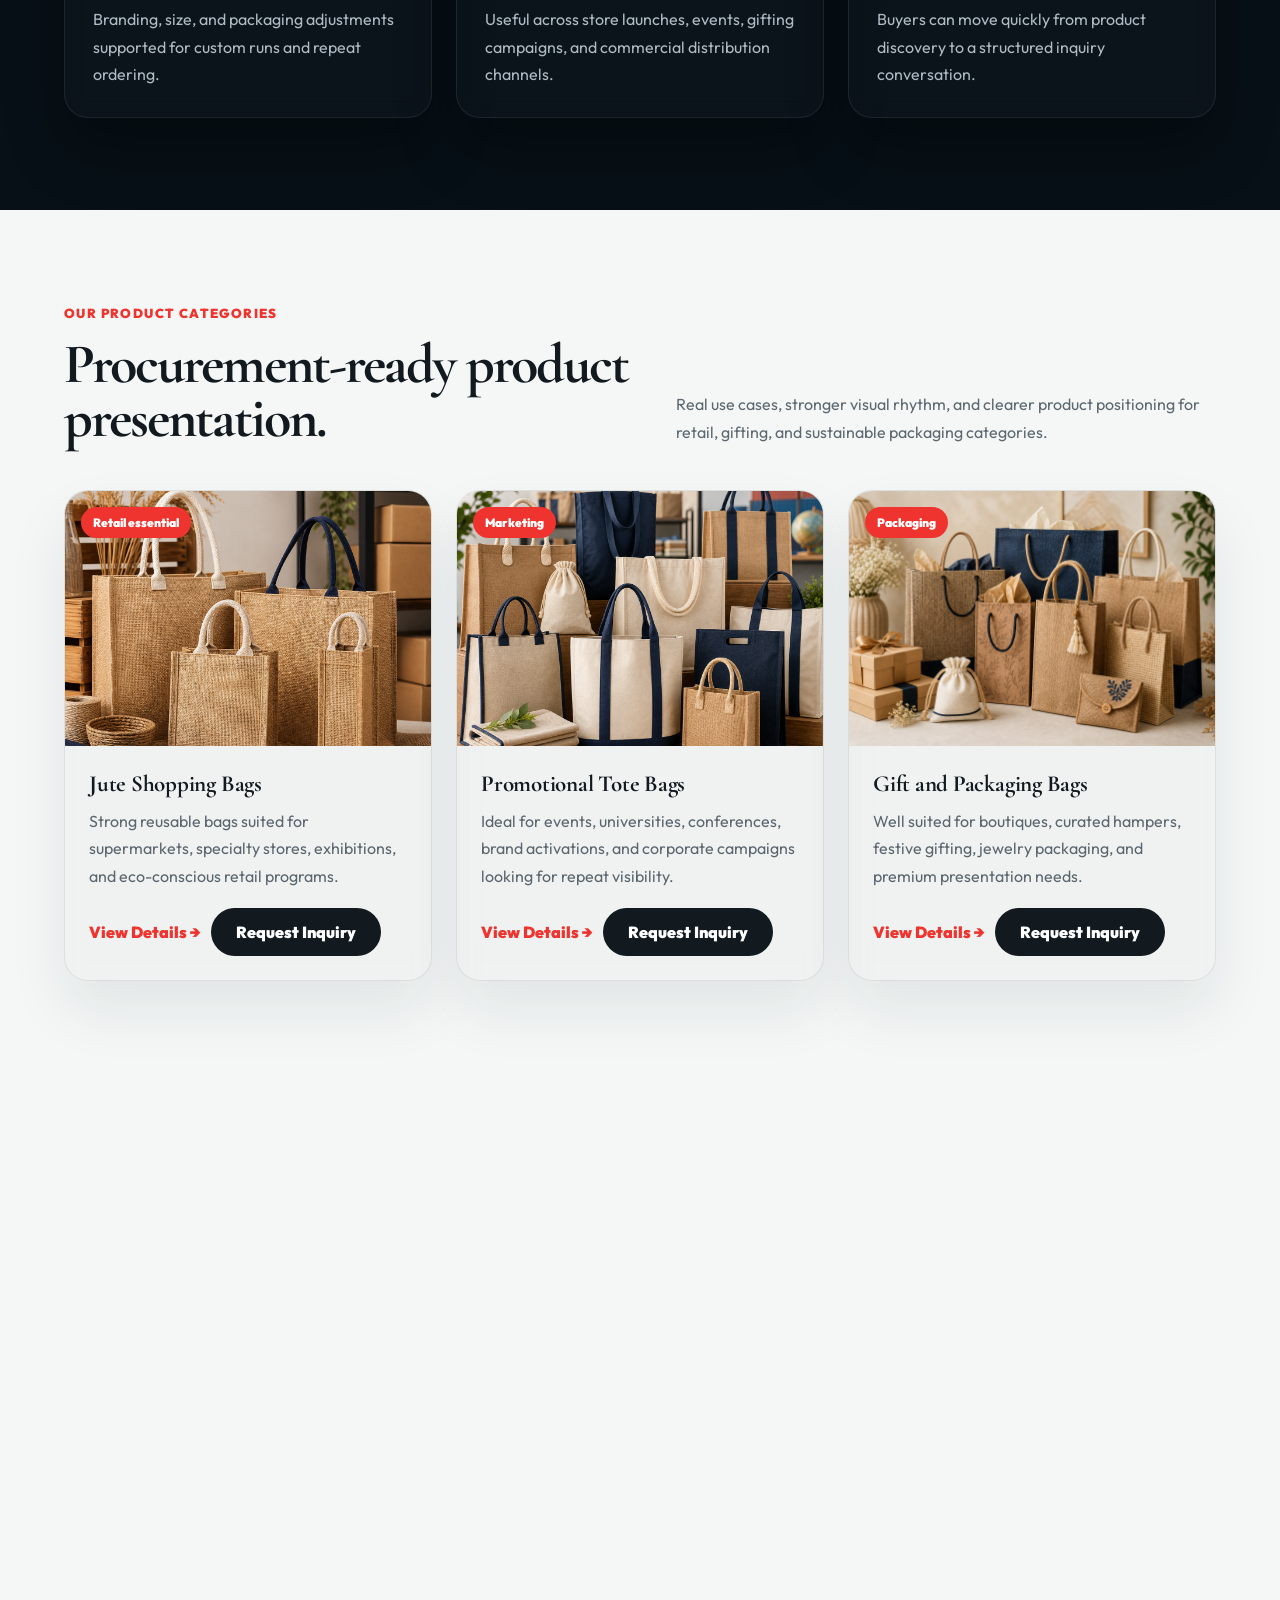
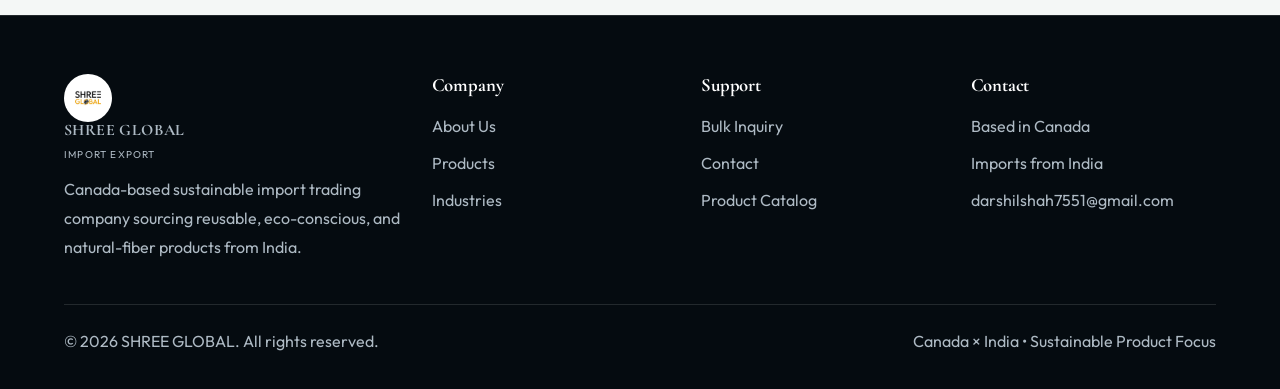
==== commit 8f7ecb26: "Add favicon tab logo to all HTML pages" ====
--- a/index.html
+++ b/index.html
@@ -6,6 +6,7 @@
   <title>SHREE GLOBAL | Modern Premium Import Export</title>
   <meta name="description" content="SHREE GLOBAL imports sustainable products from India to Canada for retailers, distributors, and bulk buyers.">
   <link rel="stylesheet" href="assets/css/style.css">
+    <link rel="icon" type="image/png" href="assets/images/logo.png">
 </head>
 <body>
   <!-- Page Preloader Overlay (Visual Style Evaluator Option 1) -->
--- a/assets/css/style.css
+++ b/assets/css/style.css
@@ -937,12 +937,16 @@
   .nav-menu {
     display: none;
     position: absolute;
-    top: 82px;
+    top: 100%;
     left: 0;
     right: 0;
     padding: 24px 5%;
-    background: rgba(7,16,22,.98);
-    border-bottom: 1px solid var(--line);
+    background: rgba(7, 16, 22, 0.96);
+    backdrop-filter: blur(20px);
+    border: 1px solid rgba(255, 255, 255, 0.08);
+    border-radius: 24px;
+    margin-top: 10px;
+    box-shadow: 0 20px 40px rgba(0, 0, 0, 0.5);
     flex-direction: column;
     align-items: flex-start;
   }
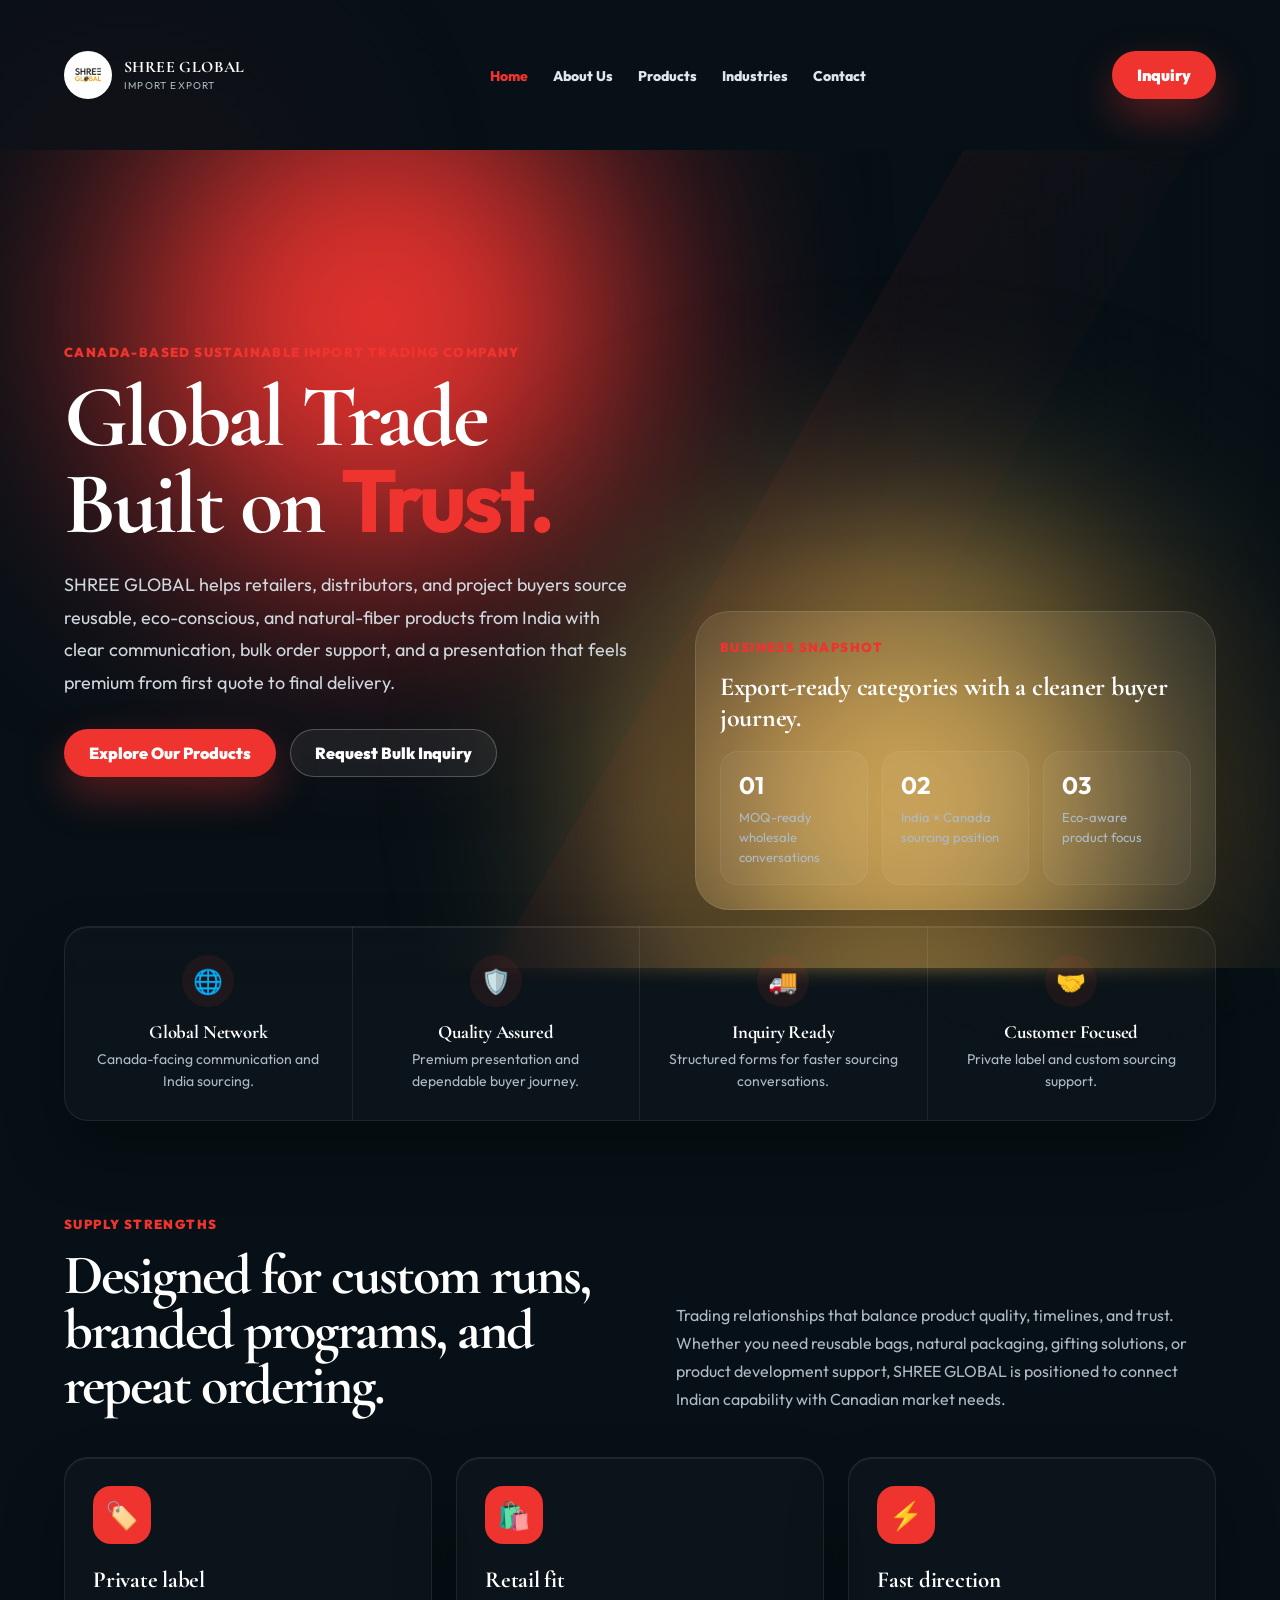
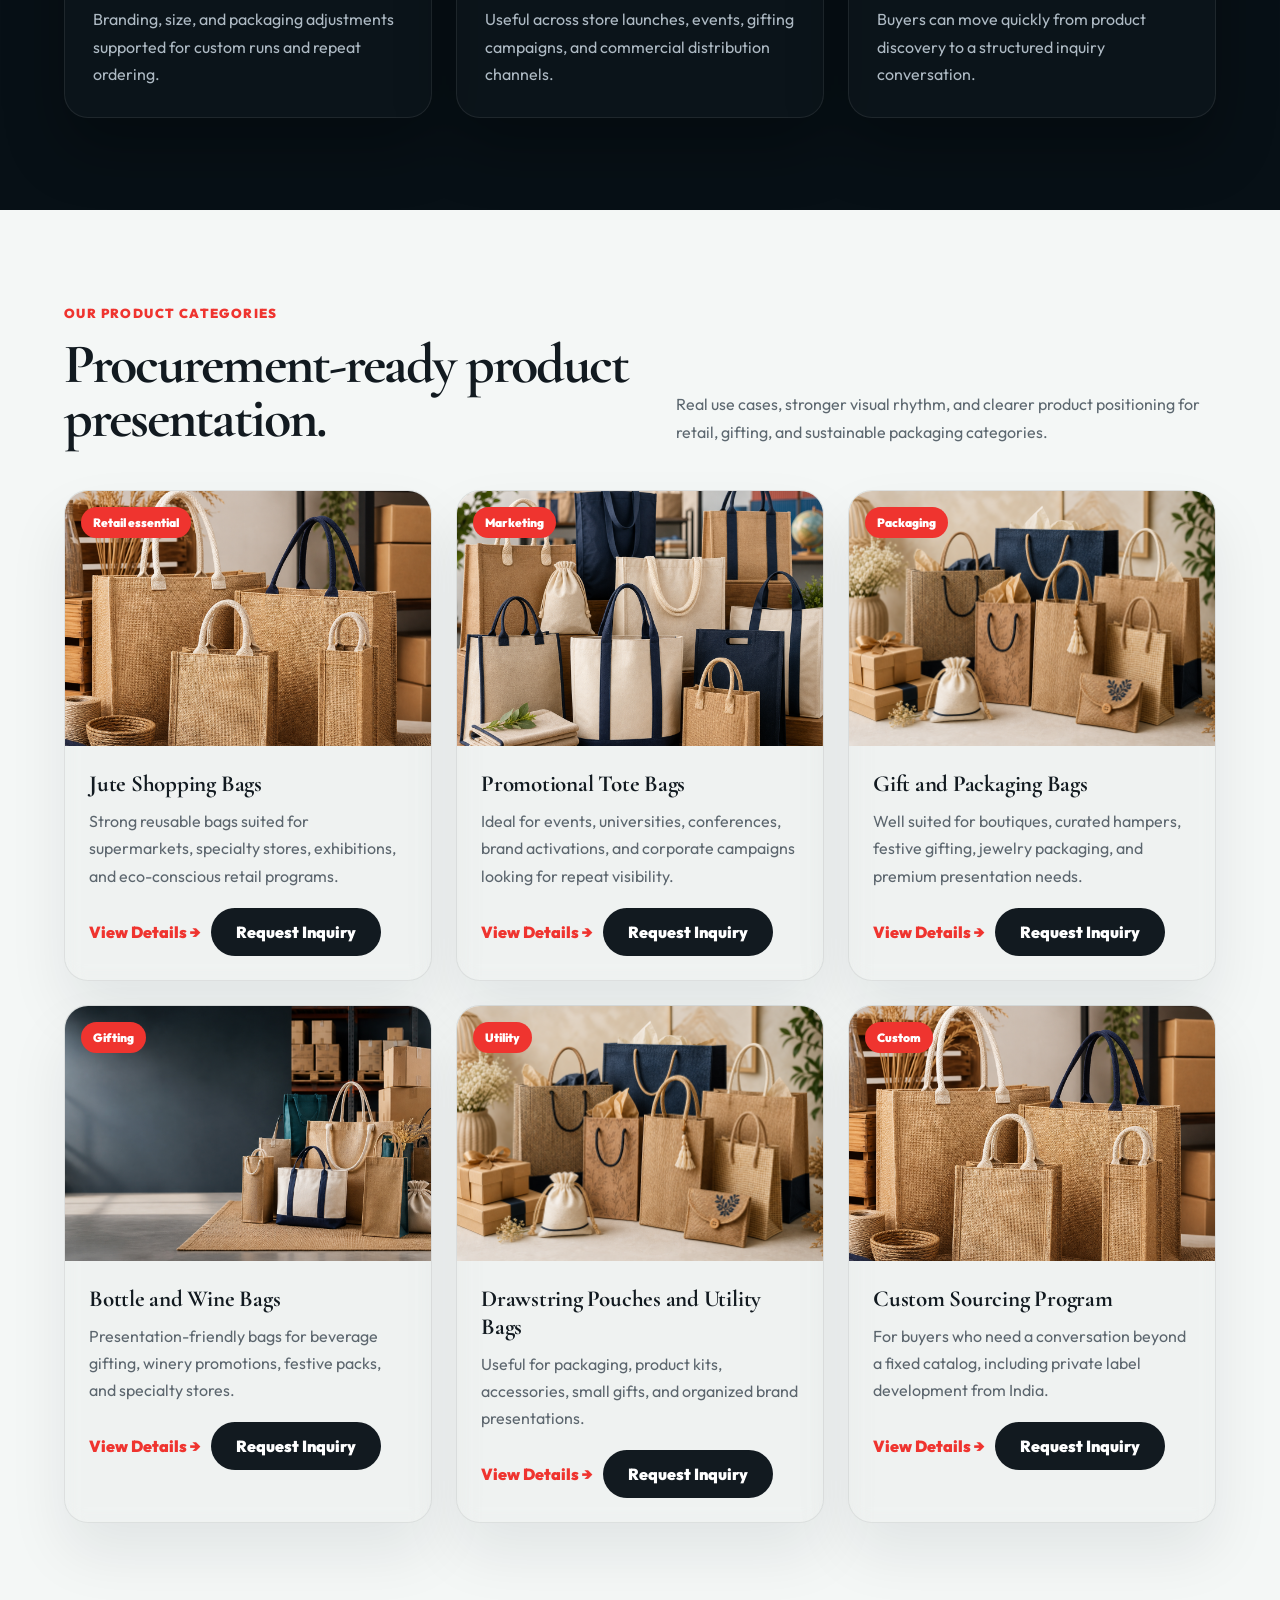
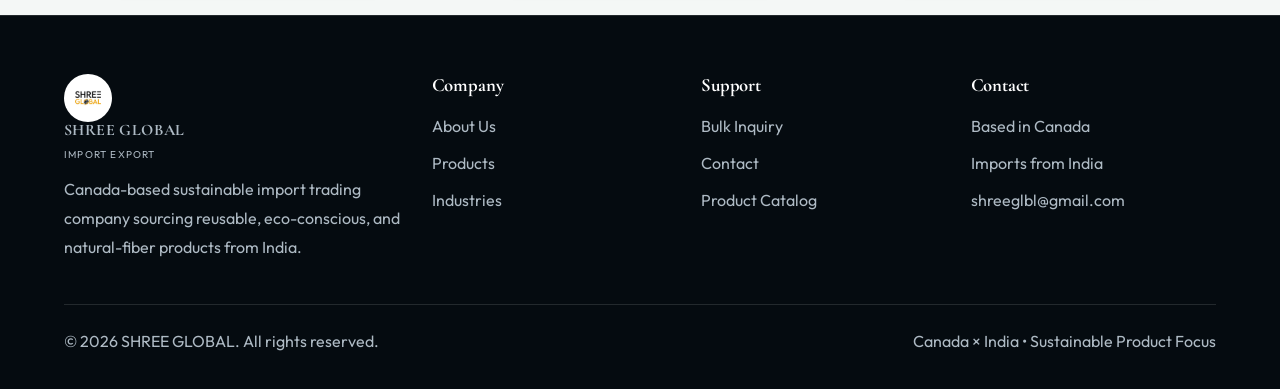
==== commit 9ea70a23: "Update company contact email to shreeglbl@gmail.com globally" ====
--- a/index.html
+++ b/index.html
@@ -246,7 +246,7 @@
         <h3>Contact</h3>
         <p>Based in Canada</p>
         <p>Imports from India</p>
-        <p>darshilshah7551@gmail.com</p>
+        <p>shreeglbl@gmail.com</p>
       </div>
     </div>
 
--- a/assets/css/style.css
+++ b/assets/css/style.css
@@ -1708,3 +1708,108 @@
     linear-gradient(0deg, #071016 0%, transparent 20%);
 }
 
+/* =====================================================
+   SHREE GLOBAL - SYSTEM ENHANCEMENTS
+   ===================================================== */
+html {
+  scroll-behavior: smooth;
+}
+
+/* 1. Page Fade-In and Spring Slide Transition */
+main {
+  animation: pageFadeIn 0.75s cubic-bezier(0.16, 1, 0.3, 1) forwards;
+  opacity: 0;
+}
+
+@keyframes pageFadeIn {
+  from {
+    opacity: 0;
+    transform: translateY(18px);
+  }
+  to {
+    opacity: 1;
+    transform: translateY(0);
+  }
+}
+
+/* 2. B2B FAQ Accordion Styles */
+.faq-section {
+  padding: 100px 0;
+  border-top: 1px solid rgba(255, 255, 255, 0.05);
+}
+
+.faq-list {
+  max-width: 860px;
+  margin: 50px auto 0 auto;
+  display: flex;
+  flex-direction: column;
+  gap: 16px;
+}
+
+.faq-item {
+  background: rgba(255, 255, 255, 0.02);
+  border: 1px solid rgba(255, 255, 255, 0.05);
+  border-radius: 20px;
+  overflow: hidden;
+  transition: all 0.4s cubic-bezier(0.16, 1, 0.3, 1);
+  backdrop-filter: blur(10px);
+}
+
+.faq-item:hover {
+  background: rgba(255, 255, 255, 0.04);
+  border-color: rgba(255, 255, 255, 0.12);
+}
+
+.faq-question {
+  width: 100%;
+  padding: 24px 30px;
+  background: none;
+  border: none;
+  display: flex;
+  justify-content: space-between;
+  align-items: center;
+  text-align: left;
+  color: var(--white);
+  font-size: 16px;
+  font-weight: 700;
+  font-family: 'Outfit', sans-serif;
+  cursor: pointer;
+  outline: none;
+}
+
+.faq-icon {
+  font-size: 24px;
+  font-weight: 300;
+  color: var(--gold);
+  transition: transform 0.4s cubic-bezier(0.16, 1, 0.3, 1);
+  display: inline-block;
+  line-height: 1;
+}
+
+.faq-answer {
+  max-height: 0;
+  overflow: hidden;
+  transition: max-height 0.4s cubic-bezier(0.16, 1, 0.3, 1), padding 0.4s ease;
+  padding: 0 30px;
+  color: #aebac4;
+  font-size: 14px;
+  line-height: 1.7;
+}
+
+/* Active Accordion States */
+.faq-item.active {
+  background: rgba(255, 255, 255, 0.05);
+  border-color: rgba(255, 255, 255, 0.16);
+  box-shadow: 0 20px 40px rgba(0,0,0,0.3);
+}
+
+.faq-item.active .faq-answer {
+  padding: 0 30px 24px 30px;
+  max-height: 250px; /* comfortable threshold */
+}
+
+.faq-item.active .faq-icon {
+  transform: rotate(45deg);
+  color: var(--red);
+}
+
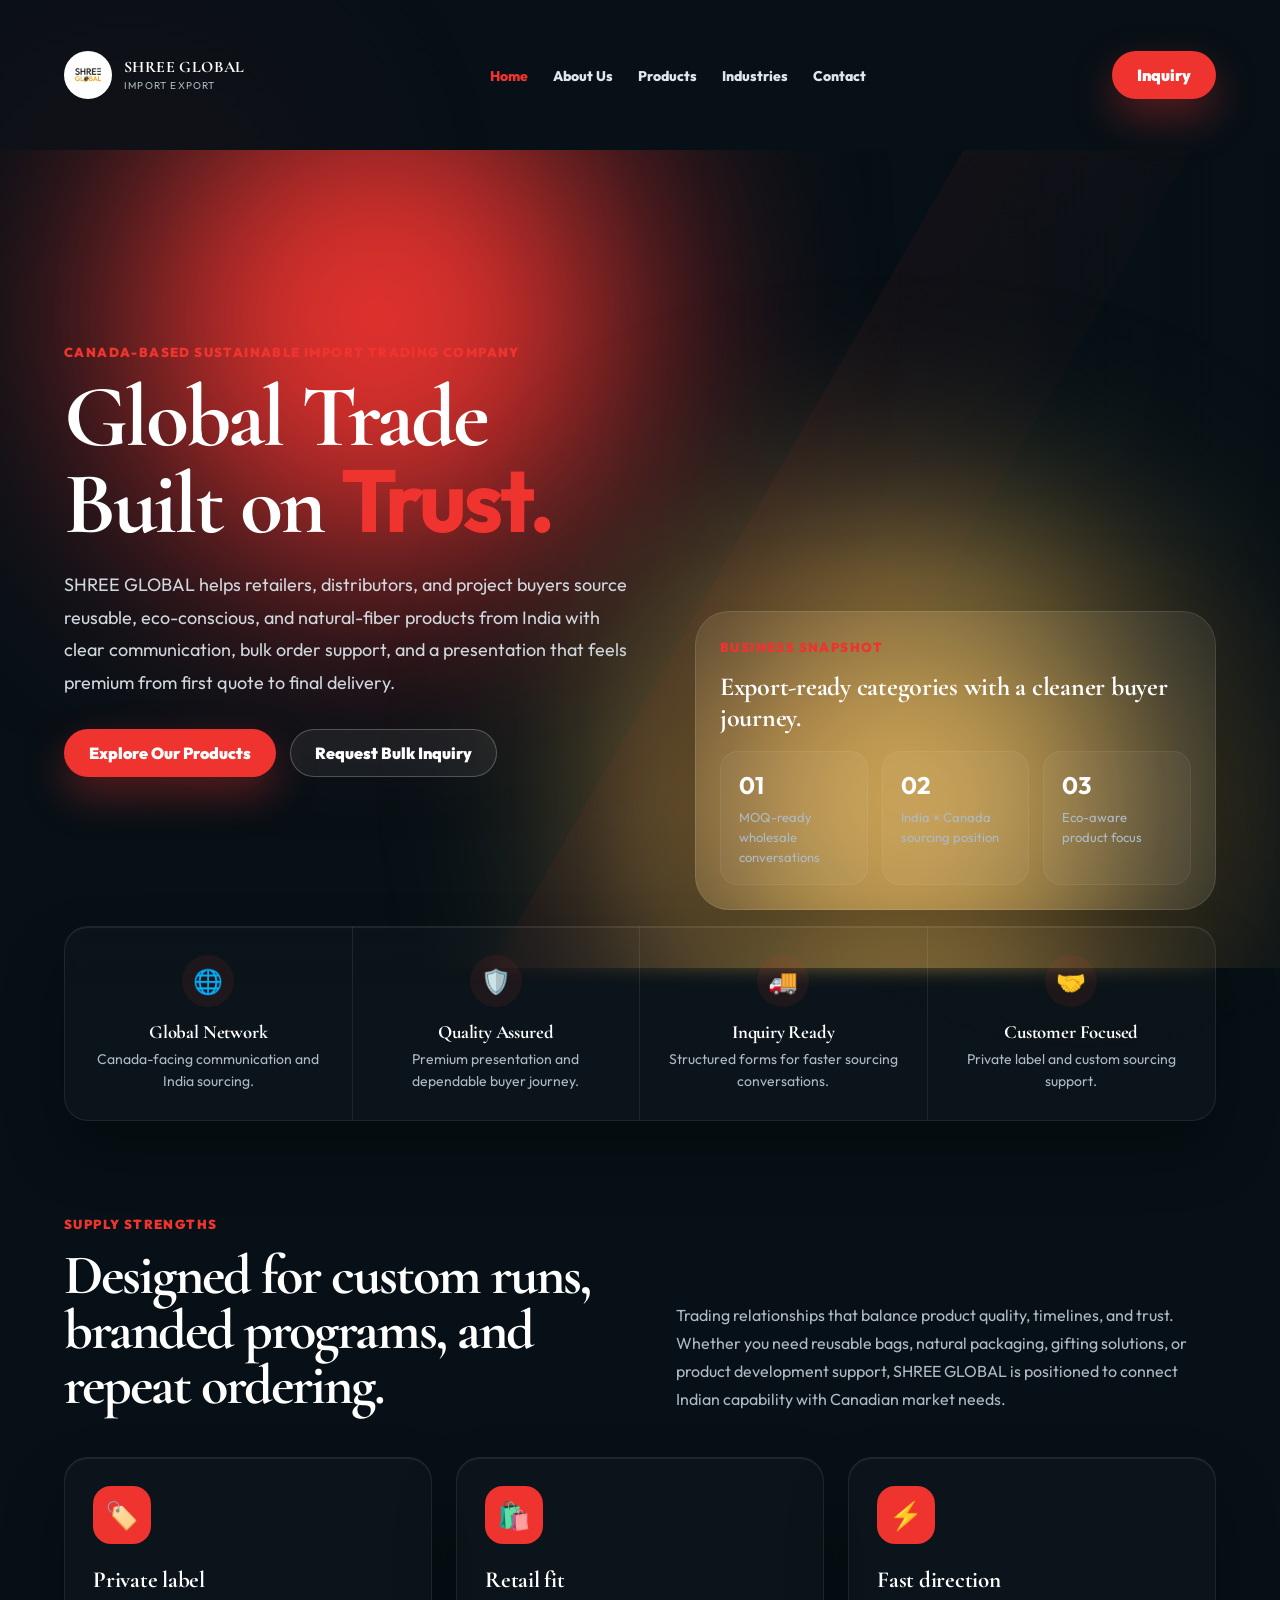
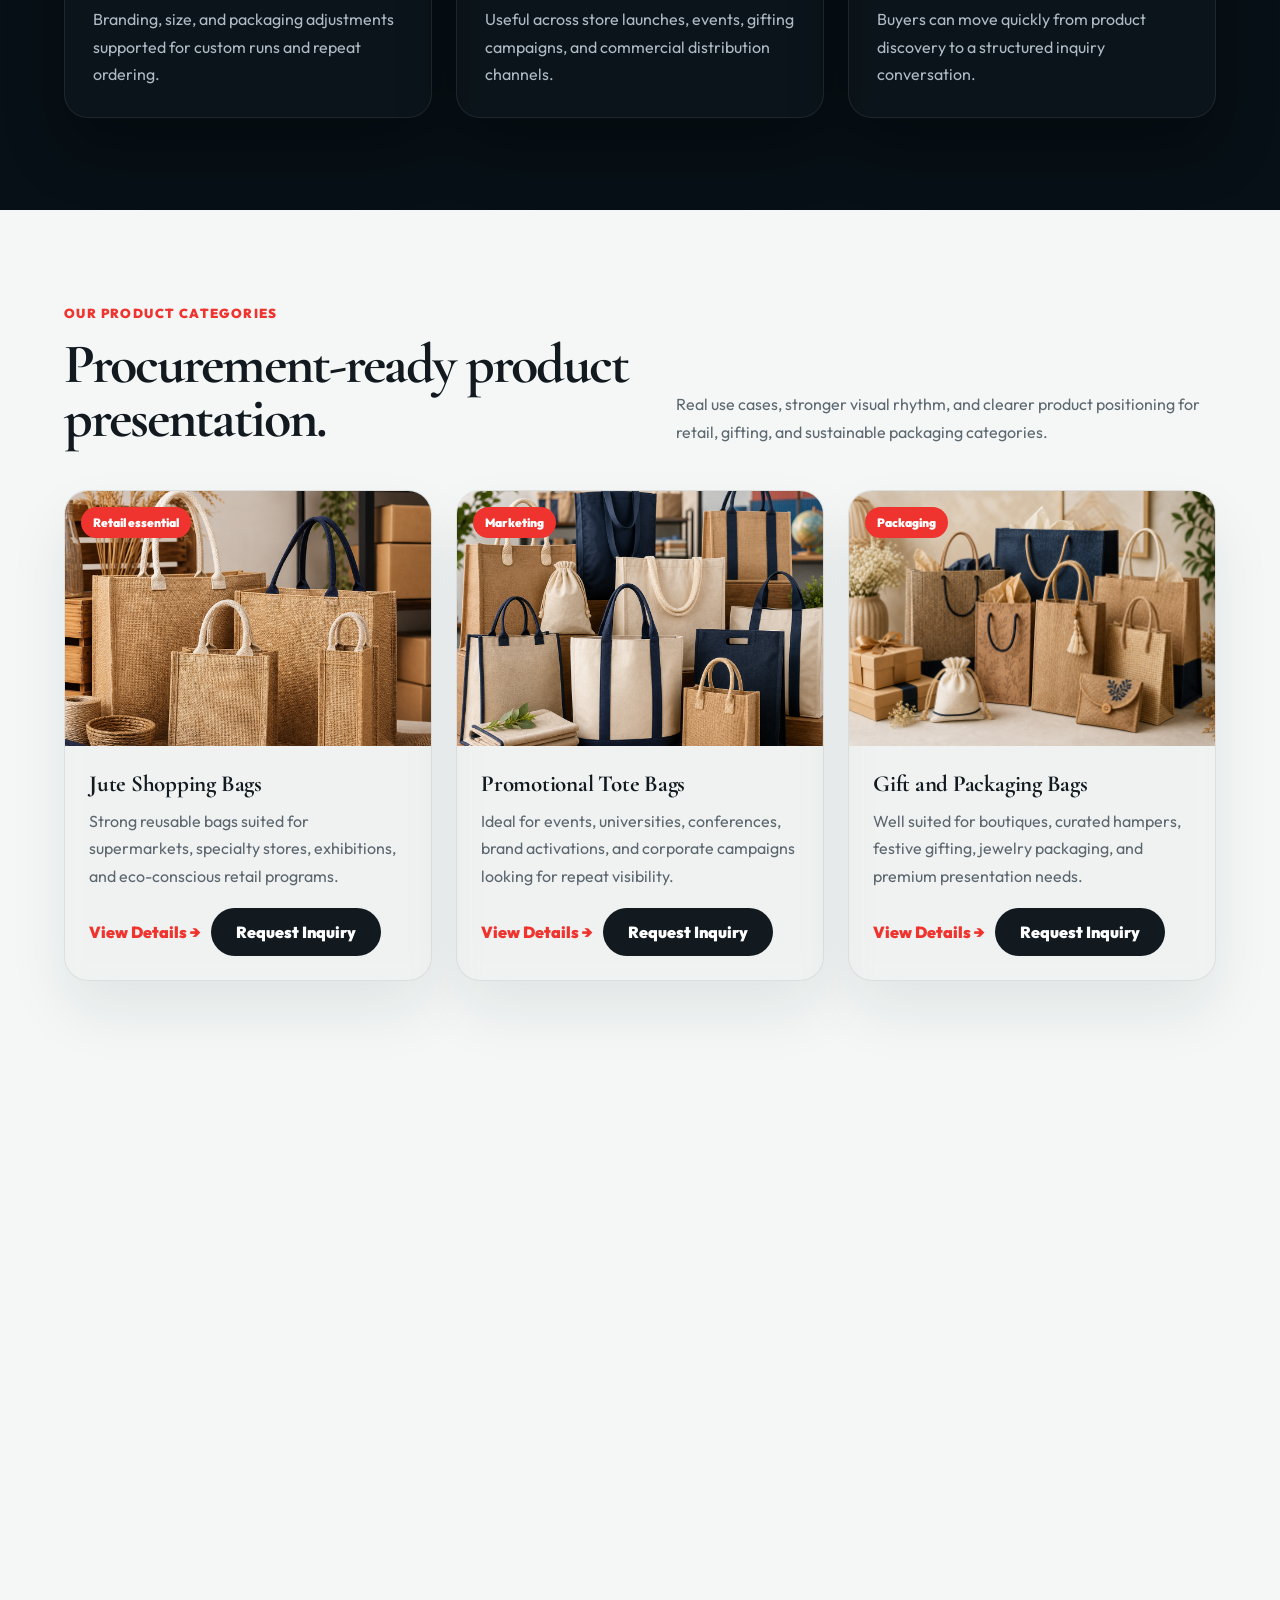
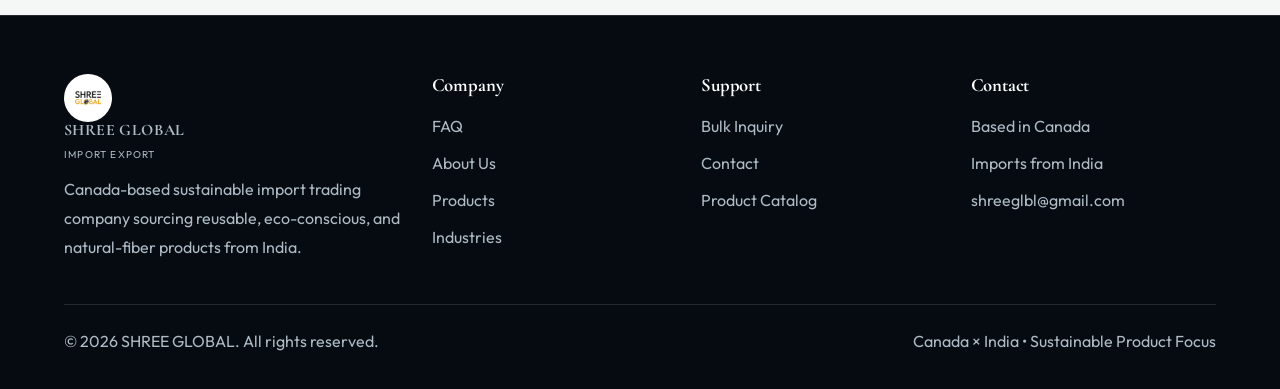
==== commit 7f5ab1aa: "Add FAQ id anchor and inject FAQ link to all page footers" ====
--- a/index.html
+++ b/index.html
@@ -230,6 +230,7 @@
 
       <div>
         <h3>Company</h3>
+        <a href="contact.html#faq">FAQ</a>
         <a href="about.html">About Us</a>
         <a href="products.html">Products</a>
         <a href="collections.html">Industries</a>
